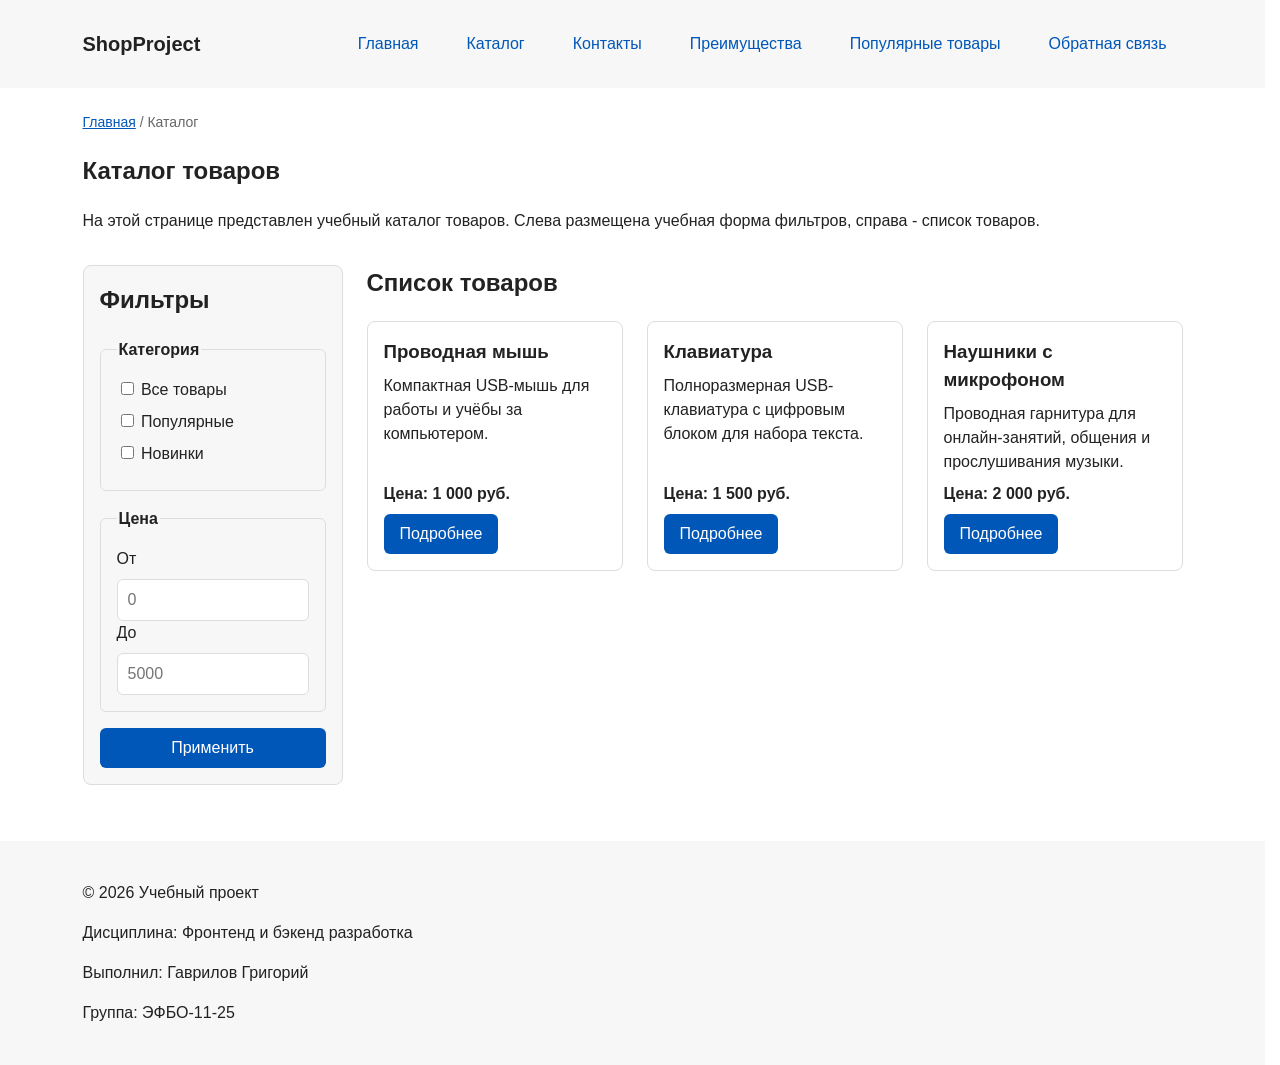
==== catalog.html @ 9adcac59 "pr 5,6" ====
<!DOCTYPE html>
<html lang="ru">
<head>
  <meta charset="UTF-8">
  <meta name="viewport" content="width=device-width, initial-scale=1.0">
  <meta name="description" content="Каталог компьютерных аксессуаров учебного интернет-магазина ShopProject.">
  <title>Каталог товаров - Учебный интернет-магазин</title>
  <link rel="stylesheet" href="css/style.css">
</head>
<body>
  <header id="top">
    <div class="site-header">
      <a class="site-logo" href="index.html">ShopProject</a>

      <nav class="site-nav" aria-label="Основная навигация">
        <ul class="site-nav__list">
          <li class="site-nav__item"><a class="site-nav__link" href="index.html">Главная</a></li>
          <li class="site-nav__item"><a class="site-nav__link" href="catalog.html" aria-current="page">Каталог</a></li>
          <li class="site-nav__item"><a class="site-nav__link" href="contacts.html">Контакты</a></li>
          <li class="site-nav__item"><a class="site-nav__link" href="index.html#advantages">Преимущества</a></li>
          <li class="site-nav__item"><a class="site-nav__link" href="index.html#popular">Популярные товары</a></li>
          <li class="site-nav__item"><a class="site-nav__link" href="index.html#contacts">Обратная связь</a></li>
        </ul>
      </nav>
    </div>
  </header>

  <main>
    <nav class="breadcrumbs" aria-label="Хлебные крошки">
      <a class="breadcrumbs__link" href="index.html">Главная</a>
      <span class="breadcrumbs__current" aria-current="page">Каталог</span>
    </nav>

    <section class="section">
      <h1>Каталог товаров</h1>
      <p>
        На этой странице представлен учебный каталог товаров.
        Слева размещена учебная форма фильтров, справа - список товаров.
      </p>
    </section>

    <section class="catalog-layout" aria-label="Каталог с фильтрами">
      <aside class="catalog-filters">
        <h2 class="section__title">Фильтры</h2>
        <form class="filters-form" action="#" method="get">
          <fieldset class="filters-form__group">
            <legend class="filters-form__legend">Категория</legend>
            <label class="filters-form__label">
              <input type="checkbox" name="category" value="all">
              Все товары
            </label>
            <label class="filters-form__label">
              <input type="checkbox" name="category" value="popular">
              Популярные
            </label>
            <label class="filters-form__label">
              <input type="checkbox" name="category" value="new">
              Новинки
            </label>
          </fieldset>

          <fieldset class="filters-form__group">
            <legend class="filters-form__legend">Цена</legend>
            <label class="filters-form__label" for="price-from">От</label>
            <input class="filters-form__input" id="price-from" name="price-from" type="number" min="0" placeholder="0">
            <label class="filters-form__label" for="price-to">До</label>
            <input class="filters-form__input" id="price-to" name="price-to" type="number" min="0" placeholder="5000">
          </fieldset>

          <button class="button" type="submit">Применить</button>
        </form>
      </aside>

      <section class="catalog-products">
        <h2 class="section__title">Список товаров</h2>
        <div class="products-grid">
          <article class="product-card">
            <h3 class="product-card__title">Проводная мышь</h3>
            <p class="product-card__text">Компактная USB-мышь для работы и учёбы за компьютером.</p>
            <p class="product-card__price">Цена: 1 000 руб.</p>
            <a class="button product-card__button" href="index.html#popular">Подробнее</a>
          </article>

          <article class="product-card">
            <h3 class="product-card__title">Клавиатура</h3>
            <p class="product-card__text">Полноразмерная USB-клавиатура с цифровым блоком для набора текста.</p>
            <p class="product-card__price">Цена: 1 500 руб.</p>
            <a class="button product-card__button" href="index.html#popular">Подробнее</a>
          </article>

          <article class="product-card">
            <h3 class="product-card__title">Наушники с микрофоном</h3>
            <p class="product-card__text">Проводная гарнитура для онлайн-занятий, общения и прослушивания музыки.</p>
            <p class="product-card__price">Цена: 2 000 руб.</p>
            <a class="button product-card__button" href="index.html#popular">Подробнее</a>
          </article>
        </div>
      </section>
    </section>
  </main>

  <footer id="contacts">
    <div class="site-footer">
      <p>&copy; 2026 Учебный проект</p>
      <p>Дисциплина: Фронтенд и бэкенд разработка</p>
      <p>Выполнил: Гаврилов Григорий</p>
      <p>Группа: ЭФБО-11-25</p>
    </div>
  </footer>
</body>
</html>
---- css/style.css ----
/* ===============================
   1. Переменные проекта
   =============================== */

:root {
  /* Основные цвета проекта */
  --color-bg: #ffffff;
  --color-text: #222222;
  --color-muted: #666666;
  --color-primary: #0057b8;
  --color-primary-dark: #003f86;
  --color-border: #dddddd;
  --color-surface: #f7f7f7;
  --color-surface-accent: #eef5ff;
  --color-danger: #b00020;
  --color-success: #168a2f;
  --color-success-bg: #eefaf0;
  --color-white: #ffffff;

  /* Отступы */
  --space-xs: 4px;
  --space-sm: 8px;
  --space-md: 16px;
  --space-lg: 24px;
  --space-xl: 32px;

  /* Скругления */
  --radius-sm: 6px;
  --radius-md: 8px;
  --radius-lg: 12px;

  /* Размеры */
  --container-width: 1100px;
}

/* ===============================
   2. Базовые стили
   =============================== */

/* Ширина элемента включает содержимое, внутренние отступы и рамку. */
* {
  box-sizing: border-box;
}

/*
  Место под полосу прокрутки зарезервировано всегда, поэтому страница
  не сдвигается, когда модальное окно отключает прокрутку.
*/
html {
  scrollbar-gutter: stable;
  scroll-behavior: smooth;
}

:target {
  outline: 2px dashed var(--color-primary);
  outline-offset: 4px;
}

/* Минимальный сброс отступов и наследуемые стили текста. */
body {
  margin: 0;
  font-family: Arial, sans-serif;
  line-height: 1.5;
  color: var(--color-text);
  background-color: var(--color-bg);
}

/* Отступы отделяют содержимое от краёв окна браузера. */
header,
main,
footer {
  padding: var(--space-lg);
}

header,
footer {
  background-color: var(--color-surface);
}

/* ===============================
   3. Общие элементы интерфейса
   =============================== */

a {
  color: var(--color-primary);
}

a:hover {
  color: var(--color-primary-dark);
}

/* Видимый фокус помогает перемещаться по странице клавишей Tab. */
a:focus-visible,
button:focus-visible,
input:focus-visible,
select:focus-visible,
textarea:focus-visible {
  outline: 2px solid var(--color-primary);
  outline-offset: 3px;
}

/* Единое оформление ссылок-кнопок и настоящих кнопок. */
.button {
  display: inline-block;
  padding: var(--space-sm) var(--space-md);
  color: var(--color-white);
  background-color: var(--color-primary);
  text-decoration: none;
  border: none;
  border-radius: var(--radius-sm);
  font: inherit;
  cursor: pointer;
}

/*
  color повторяется специально: у ссылки-кнопки правило a:hover
  сильнее, чем .button, и без этого текст сливается с фоном.
*/
.button:hover {
  color: var(--color-white);
  background-color: var(--color-primary-dark);
}

/* Момент нажатия: кнопка немного уменьшается. */
.button:active {
  transform: scale(0.96);
}

/* Отключённая кнопка приглушена и не реагирует на наведение и нажатие. */
.button:disabled {
  opacity: 0.6;
  cursor: not-allowed;
  background-color: var(--color-primary);
  transform: none;
}

/* ===============================
   4. Компоненты страницы
   =============================== */

/*
  Классы названы по БЭМ: блок (.product-card),
  элемент блока (.product-card__title), модификатор (.product-card--out-of-stock).
  Стили задаются через классы, а не через вложенные теги.
*/

/* Общая ширина и центрирование содержимого шапки и подвала. */
.site-header,
.site-footer {
  max-width: var(--container-width);
  margin: 0 auto;
}

.site-logo {
  font-size: 20px;
  font-weight: bold;
  text-decoration: none;
  color: var(--color-text);
}

/* Flexbox размещает логотип и меню в строку с переносом при нехватке места. */
.site-header {
  display: flex;
  align-items: center;
  justify-content: space-between;
  flex-wrap: wrap;
  gap: var(--space-md);
}

.site-nav__list {
  display: flex;
  flex-wrap: wrap;
  justify-content: center;
  align-items: center;
  gap: var(--space-md);
  padding: 0;
  margin: 0;
  list-style: none;
}

.site-nav__link {
  display: inline-block;
  padding: var(--space-sm) var(--space-md);
  color: var(--color-primary);
  text-decoration: none;
  border-radius: var(--radius-sm);
}

.site-nav__link:hover {
  color: var(--color-white);
  background-color: var(--color-primary);
}

.breadcrumbs {
  max-width: var(--container-width);
  margin: 0 auto var(--space-md);
  font-size: 14px;
  color: var(--color-muted);
}

.breadcrumbs__link {
  color: var(--color-primary);
}

.breadcrumbs__current::before {
  content: " / ";
  color: var(--color-muted);
}

/* Первый экран выделяется светлым фоном и внутренними отступами. */
.hero {
  max-width: var(--container-width);
  margin: 0 auto var(--space-xl);
  padding: var(--space-xl) var(--space-lg);
  background-color: var(--color-surface-accent);
  border-radius: var(--radius-lg);
}

.hero__title {
  margin-top: 0;
  font-size: 32px;
  line-height: 1.2;
}

.section {
  max-width: var(--container-width);
  margin: 0 auto var(--space-xl);
}

.section__title,
.aside-info__title {
  margin-top: 0;
}

.advantages-list {
  padding-left: var(--space-lg);
}

.advantages-list__item {
  margin-bottom: var(--space-sm);
}

/* CSS Grid распределяет карточки по колонкам с учётом ширины контейнера. */
.products-grid {
  display: grid;
  grid-template-columns: repeat(auto-fit, minmax(min(100%, 240px), 1fr));
  gap: var(--space-lg);
}

/* Именованные области размещают фильтры слева, товары справа. */
.catalog-layout {
  max-width: var(--container-width);
  margin: 0 auto var(--space-xl);
  display: grid;
  grid-template-columns: 260px 1fr;
  grid-template-areas: "filters products";
  gap: var(--space-lg);
}

.catalog-filters {
  grid-area: filters;
  padding: var(--space-md);
  border: 1px solid var(--color-border);
  border-radius: var(--radius-md);
  background-color: var(--color-surface);
}

.catalog-products {
  grid-area: products;
}

.filters-form {
  display: grid;
  gap: var(--space-md);
}

.filters-form__group {
  margin: 0;
  padding: var(--space-md);
  border: 1px solid var(--color-border);
  border-radius: var(--radius-sm);
}

.filters-form__legend {
  font-weight: 700;
}

.filters-form__label {
  display: block;
  margin-bottom: var(--space-sm);
}

.filters-form__input {
  width: 100%;
  padding: 8px 10px;
  border: 1px solid var(--color-border);
  border-radius: var(--radius-sm);
  font: inherit;
}

/*
  position: relative оставляет карточку на месте, но делает её
  точкой отсчёта для бейджа с position: absolute.
*/
.product-card {
  position: relative;
  display: flex;
  flex-direction: column;
  gap: var(--space-sm);
  padding: var(--space-md);
  border: 1px solid var(--color-border);
  border-radius: var(--radius-md);
  background-color: var(--color-bg);
}

.product-card:hover {
  border-color: var(--color-primary);
}

/*
  Бейдж убран из обычного потока и посажен на верхнюю рамку карточки справа.
  top и right отсчитываются от карточки, потому что у неё position: relative.
  Отрицательный top выводит бейдж за край карточки, поэтому он не
  наезжает на заголовок даже на узком экране.
*/
.product-card__badge {
  position: absolute;
  top: calc(var(--space-sm) * -1);
  right: var(--space-md);
  padding: var(--space-xs) var(--space-sm);
  color: var(--color-white);
  background-color: var(--color-muted);
  border-radius: var(--radius-sm);
  font-size: 14px;
  font-weight: bold;
  line-height: 1;
}

/* Модификатор блока: карточка товара без наличия выделена серым фоном. */
.product-card--out-of-stock {
  background-color: var(--color-surface);
}

.product-card__title,
.product-card__text {
  margin: 0;
}

.product-card__price {
  margin-top: auto;
  margin-bottom: 0;
  font-weight: bold;
}

.product-card__button {
  align-self: flex-start;
}

/* Вспомогательная информация выделена фоном и левой рамкой. */
.aside-info {
  max-width: var(--container-width);
  margin: 0 auto var(--space-xl);
  padding: var(--space-md);
  border-left: 4px solid var(--color-primary);
  background-color: var(--color-surface);
}

/*
  Кнопка «Наверх» закреплена относительно окна браузера:
  при прокрутке она остаётся в правом нижнем углу экрана.
  z-index поднимает её над карточками, у которых есть position.
*/
.to-top {
  position: fixed;
  right: var(--space-lg);
  bottom: var(--space-lg);
  z-index: 10;
}

/* ===============================
   5. Форма и модальное окно
   =============================== */

/*
  Модальное окно.
  Элемент dialog сам умеет открываться поверх страницы.
*/
.order-dialog {
  width: min(100% - 32px, 560px);
  padding: var(--space-lg);
  border: none;
  border-radius: var(--radius-lg);
}

/* Затемнение фона за модальным окном. */
.order-dialog::backdrop {
  background-color: rgba(0, 0, 0, 0.5);
}

/*
  Пока модальное окно открыто (у dialog есть атрибут open),
  страница под ним не прокручивается.
*/
body:has(.order-dialog[open]) {
  overflow: hidden;
}

/* Каждый блок формы получает нижний отступ. */
.form-field {
  margin-bottom: var(--space-md);
}

.form-field__label {
  display: block;
  margin-bottom: var(--space-xs);
}

.form-field__control {
  width: 100%;
  padding: 10px 12px;
  border: 1px solid var(--color-border);
  border-radius: var(--radius-sm);
  font: inherit;
}

/* Подсказка под полем телефона. */
.form-field__hint {
  display: block;
  margin-top: var(--space-xs);
  color: var(--color-muted);
}

.form-field__control:hover {
  border-color: var(--color-primary);
}

/* Поле в фокусе (после щелчка мышью или клавиши Tab) выделяется фоном. */
.form-field__control:focus {
  background-color: var(--color-surface-accent);
}

/*
  Подсветка ошибочных полей. Атрибут aria-invalid добавляет JavaScript.
  Селектор такой же силы, как у :hover, и стоит после него,
  поэтому красная рамка не перебивается обычной и синей.
*/
.form-field__control[aria-invalid="true"] {
  border-color: var(--color-danger);
}

/* Кнопки формы. */
.form-actions {
  display: flex;
  gap: var(--space-md);
  margin-top: var(--space-lg);
}

/* Сообщение об успешной отправке. */
.success-message {
  max-width: var(--container-width);
  margin: var(--space-lg) auto;
  padding: var(--space-md);
  border-left: 4px solid var(--color-success);
  background-color: var(--color-success-bg);
}
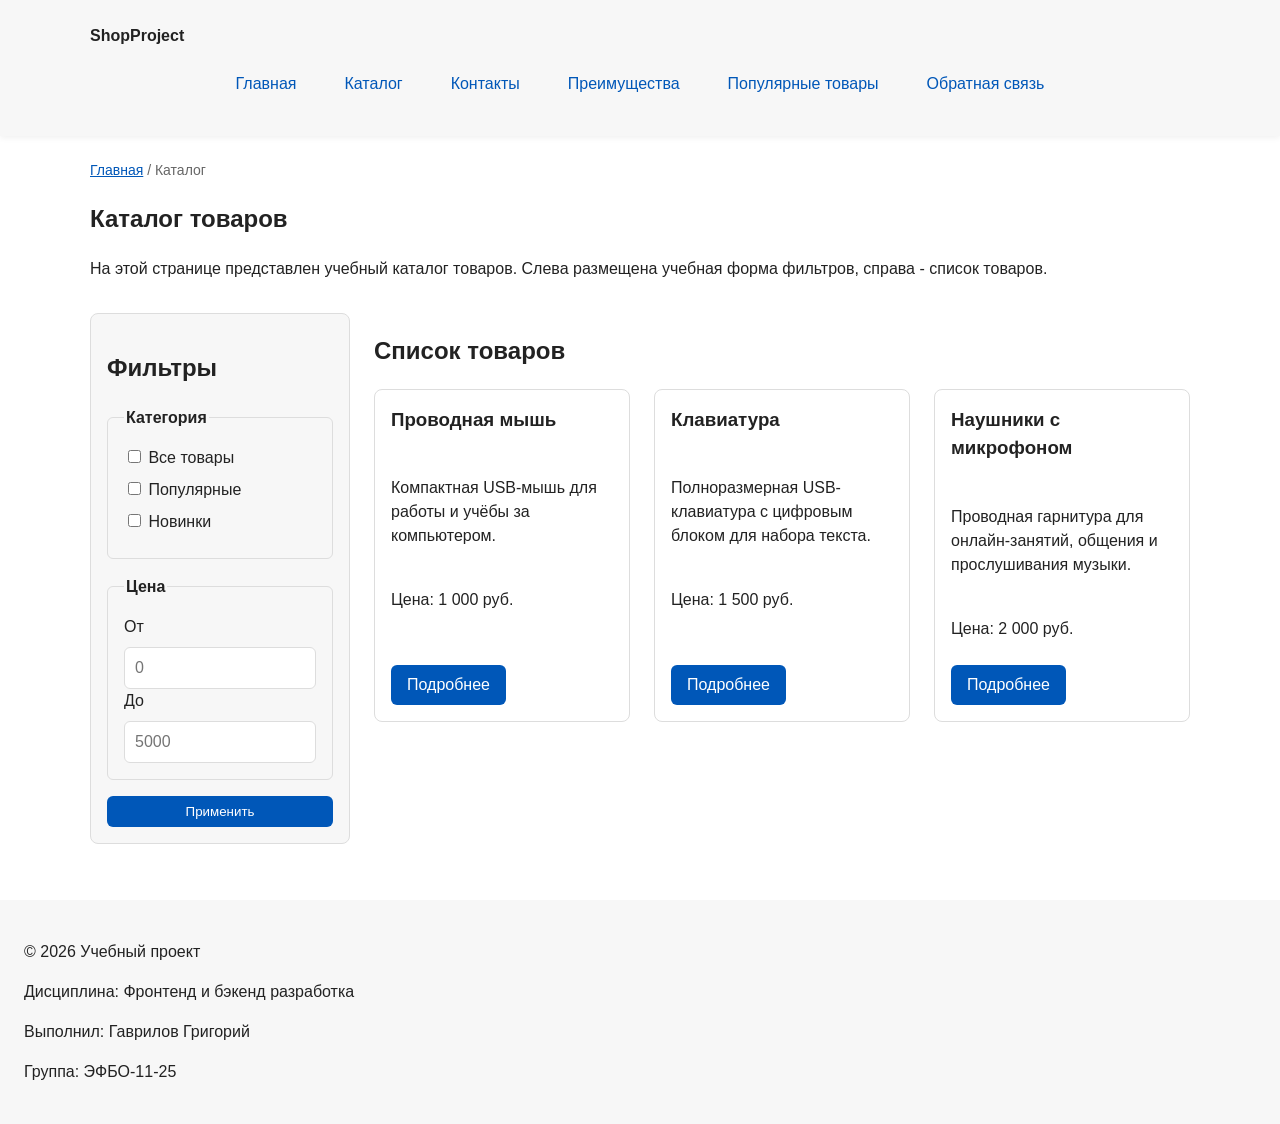
==== commit 43ef96e5: "fixing header" ====
--- a/catalog.html
+++ b/catalog.html
@@ -3,8 +3,8 @@
 <head>
   <meta charset="UTF-8">
   <meta name="viewport" content="width=device-width, initial-scale=1.0">
-  <meta name="description" content="Каталог компьютерных аксессуаров учебного интернет-магазина ShopProject.">
-  <title>Каталог товаров - Учебный интернет-магазин</title>
+  <meta name="description" content="Каталог товаров учебного интернет-магазина.">
+  <title>Каталог товаров — Учебный интернет-магазин</title>
   <link rel="stylesheet" href="css/style.css">
 </head>
 <body>
--- a/css/style.css
+++ b/css/style.css
@@ -37,26 +37,10 @@
    2. Базовые стили
    =============================== */
 
-/* Ширина элемента включает содержимое, внутренние отступы и рамку. */
 * {
   box-sizing: border-box;
 }
 
-/*
-  Место под полосу прокрутки зарезервировано всегда, поэтому страница
-  не сдвигается, когда модальное окно отключает прокрутку.
-*/
-html {
-  scrollbar-gutter: stable;
-  scroll-behavior: smooth;
-}
-
-:target {
-  outline: 2px dashed var(--color-primary);
-  outline-offset: 4px;
-}
-
-/* Минимальный сброс отступов и наследуемые стили текста. */
 body {
   margin: 0;
   font-family: Arial, sans-serif;
@@ -65,14 +49,20 @@
   background-color: var(--color-bg);
 }
 
-/* Отступы отделяют содержимое от краёв окна браузера. */
 header,
 main,
 footer {
   padding: var(--space-lg);
 }
 
-header,
+header {
+  background-color: var(--color-surface);
+  position: sticky;
+  top: 0;
+  z-index: 60;
+  box-shadow: 0 2px 6px rgba(0,0,0,0.06);
+}
+
 footer {
   background-color: var(--color-surface);
 }
@@ -89,17 +79,11 @@
   color: var(--color-primary-dark);
 }
 
-/* Видимый фокус помогает перемещаться по странице клавишей Tab. */
-a:focus-visible,
-button:focus-visible,
-input:focus-visible,
-select:focus-visible,
-textarea:focus-visible {
+a:focus-visible {
   outline: 2px solid var(--color-primary);
   outline-offset: 3px;
 }
 
-/* Единое оформление ссылок-кнопок и настоящих кнопок. */
 .button {
   display: inline-block;
   padding: var(--space-sm) var(--space-md);
@@ -108,65 +92,44 @@
   text-decoration: none;
   border: none;
   border-radius: var(--radius-sm);
-  font: inherit;
   cursor: pointer;
 }
 
-/*
-  color повторяется специально: у ссылки-кнопки правило a:hover
-  сильнее, чем .button, и без этого текст сливается с фоном.
-*/
 .button:hover {
-  color: var(--color-white);
   background-color: var(--color-primary-dark);
 }
 
-/* Момент нажатия: кнопка немного уменьшается. */
-.button:active {
-  transform: scale(0.96);
-}
-
-/* Отключённая кнопка приглушена и не реагирует на наведение и нажатие. */
+.button:focus-visible {
+  outline: 2px solid var(--color-primary);
+  outline-offset: 3px;
+}
+
 .button:disabled {
   opacity: 0.6;
   cursor: not-allowed;
-  background-color: var(--color-primary);
-  transform: none;
-}
-
-/* ===============================
-   4. Компоненты страницы
-   =============================== */
-
-/*
-  Классы названы по БЭМ: блок (.product-card),
-  элемент блока (.product-card__title), модификатор (.product-card--out-of-stock).
-  Стили задаются через классы, а не через вложенные теги.
-*/
-
-/* Общая ширина и центрирование содержимого шапки и подвала. */
-.site-header,
-.site-footer {
+}
+
+/*
+  Ограничиваем ширину содержимого шапки,
+  чтобы оно не растягивалось слишком сильно на широких экранах.
+*/
+.site-header {
   max-width: var(--container-width);
   margin: 0 auto;
 }
 
+/*
+  Оформляем текстовый логотип.
+*/
 .site-logo {
-  font-size: 20px;
   font-weight: bold;
   text-decoration: none;
   color: var(--color-text);
 }
 
-/* Flexbox размещает логотип и меню в строку с переносом при нехватке места. */
-.site-header {
-  display: flex;
-  align-items: center;
-  justify-content: space-between;
-  flex-wrap: wrap;
-  gap: var(--space-md);
-}
-
+/*
+  Убираем стандартные отступы и маркеры списка навигации.
+*/
 .site-nav__list {
   display: flex;
   flex-wrap: wrap;
@@ -174,11 +137,21 @@
   align-items: center;
   gap: var(--space-md);
   padding: 0;
-  margin: 0;
+  margin: var(--space-md) 0 0;
   list-style: none;
 }
 
-.site-nav__link {
+/*
+  Добавляем расстояние между пунктами меню.
+*/
+.site-nav__list li {
+  margin-bottom: var(--space-sm);
+}
+
+/*
+  Оформляем ссылки меню.
+*/
+.site-nav__list a {
   display: inline-block;
   padding: var(--space-sm) var(--space-md);
   color: var(--color-primary);
@@ -186,28 +159,15 @@
   border-radius: var(--radius-sm);
 }
 
-.site-nav__link:hover {
+.site-nav__list a:hover {
   color: var(--color-white);
   background-color: var(--color-primary);
 }
 
-.breadcrumbs {
-  max-width: var(--container-width);
-  margin: 0 auto var(--space-md);
-  font-size: 14px;
-  color: var(--color-muted);
-}
-
-.breadcrumbs__link {
-  color: var(--color-primary);
-}
-
-.breadcrumbs__current::before {
-  content: " / ";
-  color: var(--color-muted);
-}
-
-/* Первый экран выделяется светлым фоном и внутренними отступами. */
+/* ===============================
+   4. Компоненты страницы
+   =============================== */
+
 .hero {
   max-width: var(--container-width);
   margin: 0 auto var(--space-xl);
@@ -216,38 +176,159 @@
   border-radius: var(--radius-lg);
 }
 
-.hero__title {
+.section {
+  max-width: var(--container-width);
+  margin: 0 auto var(--space-xl);
+}
+
+.section h2 {
   margin-top: 0;
-  font-size: 32px;
-  line-height: 1.2;
-}
-
-.section {
+}
+
+.product-card {
+  display: flex;
+  flex-direction: column;
+  gap: var(--space-sm);
+  margin-bottom: 0;
+  padding: var(--space-md);
+  border: 1px solid var(--color-border);
+  border-radius: var(--radius-md);
+  background-color: var(--color-bg);
+}
+
+.product-card .button {
+  margin-top: auto;
+  align-self: flex-start;
+}
+
+.product-card:hover {
+  border-color: var(--color-primary);
+}
+
+.product-card h3 {
+  margin-top: 0;
+}
+
+.aside-info {
   max-width: var(--container-width);
   margin: 0 auto var(--space-xl);
-}
-
-.section__title,
-.aside-info__title {
-  margin-top: 0;
-}
-
-.advantages-list {
-  padding-left: var(--space-lg);
-}
-
-.advantages-list__item {
-  margin-bottom: var(--space-sm);
-}
-
-/* CSS Grid распределяет карточки по колонкам с учётом ширины контейнера. */
+  padding: var(--space-md);
+  border-left: 4px solid var(--color-primary);
+  background-color: var(--color-surface);
+}
+
+/* ===============================
+   5. Форма и модальное окно
+   =============================== */
+
+.order-dialog {
+  width: min(100% - var(--space-xl), 560px);
+  padding: var(--space-lg);
+  border: none;
+  border-radius: var(--radius-lg);
+}
+
+.order-dialog::backdrop {
+  background-color: rgba(0, 0, 0, 0.5);
+}
+
+.form-field {
+  margin-bottom: var(--space-md);
+}
+
+.form-field label {
+  display: block;
+  margin-bottom: var(--space-xs);
+}
+
+.form-field input,
+.form-field select,
+.form-field textarea {
+  width: 100%;
+  padding: 10px 12px;
+  border: 1px solid var(--color-border);
+  border-radius: var(--radius-sm);
+  font: inherit;
+}
+
+.form-field input[type="checkbox"] {
+  width: auto;
+}
+
+.form-field small {
+  display: block;
+  margin-top: var(--space-xs);
+  color: var(--color-muted);
+}
+
+.form-field input:hover,
+.form-field select:hover,
+.form-field textarea:hover {
+  border-color: var(--color-primary);
+}
+
+.form-field input:focus-visible,
+.form-field select:focus-visible,
+.form-field textarea:focus-visible,
+.form-actions button:focus-visible {
+  outline: 2px solid var(--color-primary);
+  outline-offset: 3px;
+}
+
+.order-form:focus-within .form-field:not(:focus-within) {
+  opacity: 0.45;
+  pointer-events: none;
+}
+
+[aria-invalid="true"] {
+  border-color: var(--color-danger);
+}
+
+.form-actions {
+  display: flex;
+  gap: var(--space-sm);
+  margin-top: var(--space-lg);
+}
+
+.success-message {
+  max-width: var(--container-width);
+  margin: var(--space-lg) auto;
+  padding: var(--space-md);
+  border-left: 4px solid var(--color-success);
+  background-color: var(--color-success-bg);
+}
+
+.breadcrumbs {
+  max-width: var(--container-width);
+  margin: 0 auto var(--space-md);
+  font-size: 14px;
+  color: var(--color-muted);
+}
+
+.breadcrumbs a {
+  color: var(--color-primary);
+}
+
+.breadcrumbs span::before {
+  content: " / ";
+  color: var(--color-muted);
+}
+
+html {
+  scroll-behavior: smooth;
+}
+
+:target {
+  outline: 2px dashed var(--color-primary);
+  outline-offset: 4px;
+}
+
 .products-grid {
   display: grid;
-  grid-template-columns: repeat(auto-fit, minmax(min(100%, 240px), 1fr));
+  grid-template-columns: repeat(3, 1fr);
   gap: var(--space-lg);
 }
 
-/* Именованные области размещают фильтры слева, товары справа. */
 .catalog-layout {
   max-width: var(--container-width);
   margin: 0 auto var(--space-xl);
@@ -274,192 +355,26 @@
   gap: var(--space-md);
 }
 
-.filters-form__group {
+.filters-form fieldset {
   margin: 0;
   padding: var(--space-md);
   border: 1px solid var(--color-border);
   border-radius: var(--radius-sm);
 }
 
-.filters-form__legend {
+.filters-form legend {
   font-weight: 700;
 }
 
-.filters-form__label {
+.filters-form label {
   display: block;
   margin-bottom: var(--space-sm);
 }
 
-.filters-form__input {
+.filters-form input[type="number"] {
   width: 100%;
   padding: 8px 10px;
   border: 1px solid var(--color-border);
   border-radius: var(--radius-sm);
   font: inherit;
-}
-
-/*
-  position: relative оставляет карточку на месте, но делает её
-  точкой отсчёта для бейджа с position: absolute.
-*/
-.product-card {
-  position: relative;
-  display: flex;
-  flex-direction: column;
-  gap: var(--space-sm);
-  padding: var(--space-md);
-  border: 1px solid var(--color-border);
-  border-radius: var(--radius-md);
-  background-color: var(--color-bg);
-}
-
-.product-card:hover {
-  border-color: var(--color-primary);
-}
-
-/*
-  Бейдж убран из обычного потока и посажен на верхнюю рамку карточки справа.
-  top и right отсчитываются от карточки, потому что у неё position: relative.
-  Отрицательный top выводит бейдж за край карточки, поэтому он не
-  наезжает на заголовок даже на узком экране.
-*/
-.product-card__badge {
-  position: absolute;
-  top: calc(var(--space-sm) * -1);
-  right: var(--space-md);
-  padding: var(--space-xs) var(--space-sm);
-  color: var(--color-white);
-  background-color: var(--color-muted);
-  border-radius: var(--radius-sm);
-  font-size: 14px;
-  font-weight: bold;
-  line-height: 1;
-}
-
-/* Модификатор блока: карточка товара без наличия выделена серым фоном. */
-.product-card--out-of-stock {
-  background-color: var(--color-surface);
-}
-
-.product-card__title,
-.product-card__text {
-  margin: 0;
-}
-
-.product-card__price {
-  margin-top: auto;
-  margin-bottom: 0;
-  font-weight: bold;
-}
-
-.product-card__button {
-  align-self: flex-start;
-}
-
-/* Вспомогательная информация выделена фоном и левой рамкой. */
-.aside-info {
-  max-width: var(--container-width);
-  margin: 0 auto var(--space-xl);
-  padding: var(--space-md);
-  border-left: 4px solid var(--color-primary);
-  background-color: var(--color-surface);
-}
-
-/*
-  Кнопка «Наверх» закреплена относительно окна браузера:
-  при прокрутке она остаётся в правом нижнем углу экрана.
-  z-index поднимает её над карточками, у которых есть position.
-*/
-.to-top {
-  position: fixed;
-  right: var(--space-lg);
-  bottom: var(--space-lg);
-  z-index: 10;
-}
-
-/* ===============================
-   5. Форма и модальное окно
-   =============================== */
-
-/*
-  Модальное окно.
-  Элемент dialog сам умеет открываться поверх страницы.
-*/
-.order-dialog {
-  width: min(100% - 32px, 560px);
-  padding: var(--space-lg);
-  border: none;
-  border-radius: var(--radius-lg);
-}
-
-/* Затемнение фона за модальным окном. */
-.order-dialog::backdrop {
-  background-color: rgba(0, 0, 0, 0.5);
-}
-
-/*
-  Пока модальное окно открыто (у dialog есть атрибут open),
-  страница под ним не прокручивается.
-*/
-body:has(.order-dialog[open]) {
-  overflow: hidden;
-}
-
-/* Каждый блок формы получает нижний отступ. */
-.form-field {
-  margin-bottom: var(--space-md);
-}
-
-.form-field__label {
-  display: block;
-  margin-bottom: var(--space-xs);
-}
-
-.form-field__control {
-  width: 100%;
-  padding: 10px 12px;
-  border: 1px solid var(--color-border);
-  border-radius: var(--radius-sm);
-  font: inherit;
-}
-
-/* Подсказка под полем телефона. */
-.form-field__hint {
-  display: block;
-  margin-top: var(--space-xs);
-  color: var(--color-muted);
-}
-
-.form-field__control:hover {
-  border-color: var(--color-primary);
-}
-
-/* Поле в фокусе (после щелчка мышью или клавиши Tab) выделяется фоном. */
-.form-field__control:focus {
-  background-color: var(--color-surface-accent);
-}
-
-/*
-  Подсветка ошибочных полей. Атрибут aria-invalid добавляет JavaScript.
-  Селектор такой же силы, как у :hover, и стоит после него,
-  поэтому красная рамка не перебивается обычной и синей.
-*/
-.form-field__control[aria-invalid="true"] {
-  border-color: var(--color-danger);
-}
-
-/* Кнопки формы. */
-.form-actions {
-  display: flex;
-  gap: var(--space-md);
-  margin-top: var(--space-lg);
-}
-
-/* Сообщение об успешной отправке. */
-.success-message {
-  max-width: var(--container-width);
-  margin: var(--space-lg) auto;
-  padding: var(--space-md);
-  border-left: 4px solid var(--color-success);
-  background-color: var(--color-success-bg);
 }
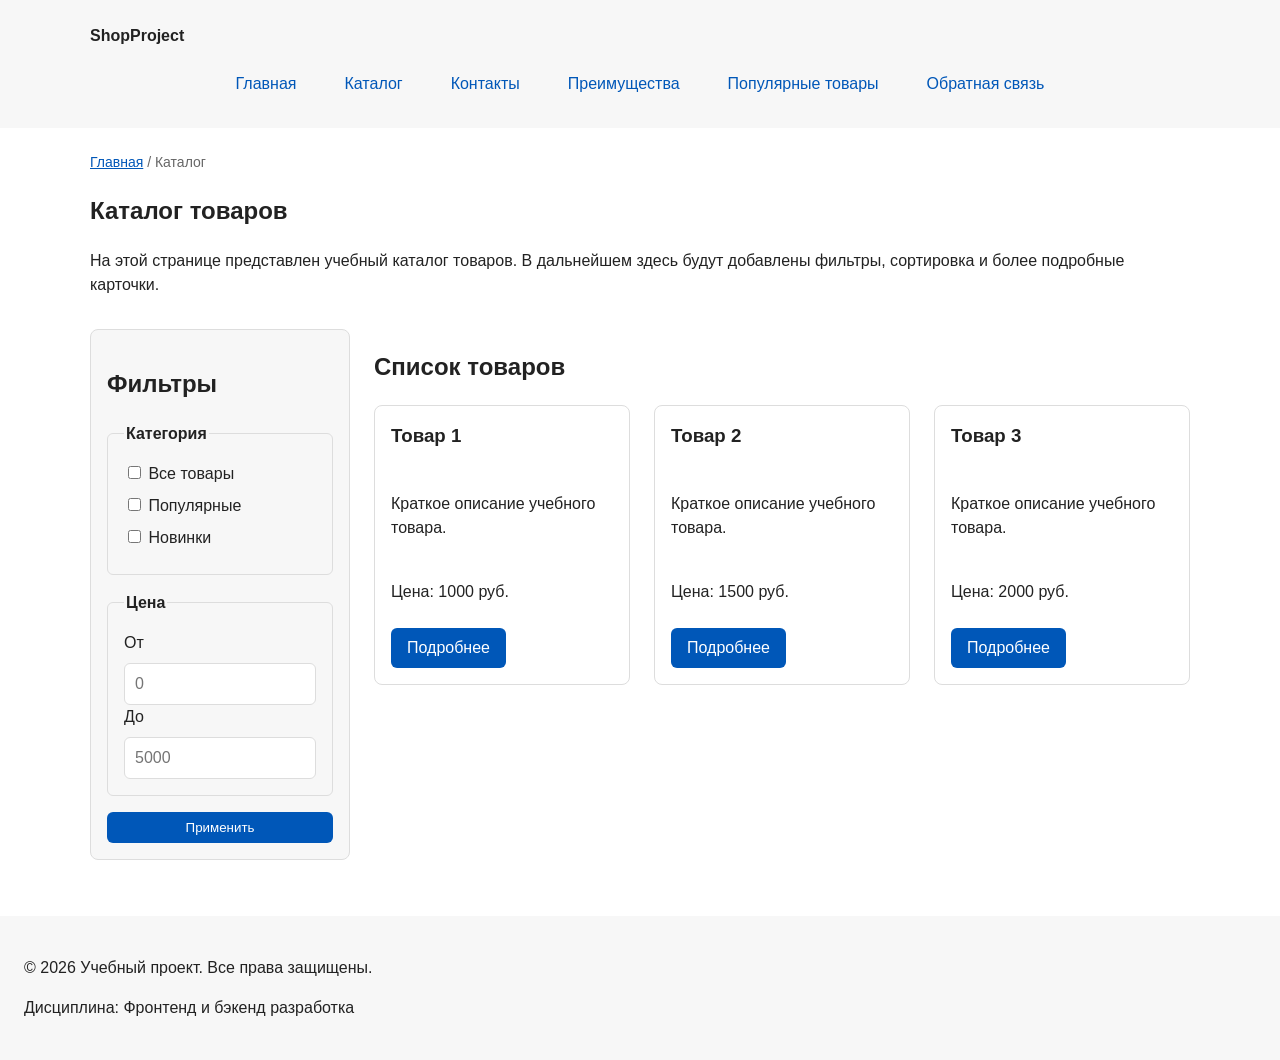
==== commit 310350fd: "refactoring grid" ====
--- a/catalog.html
+++ b/catalog.html
@@ -8,18 +8,18 @@
   <link rel="stylesheet" href="css/style.css">
 </head>
 <body>
-  <header id="top">
+  <header>
     <div class="site-header">
       <a class="site-logo" href="index.html">ShopProject</a>
 
       <nav class="site-nav" aria-label="Основная навигация">
         <ul class="site-nav__list">
-          <li class="site-nav__item"><a class="site-nav__link" href="index.html">Главная</a></li>
-          <li class="site-nav__item"><a class="site-nav__link" href="catalog.html" aria-current="page">Каталог</a></li>
-          <li class="site-nav__item"><a class="site-nav__link" href="contacts.html">Контакты</a></li>
-          <li class="site-nav__item"><a class="site-nav__link" href="index.html#advantages">Преимущества</a></li>
-          <li class="site-nav__item"><a class="site-nav__link" href="index.html#popular">Популярные товары</a></li>
-          <li class="site-nav__item"><a class="site-nav__link" href="index.html#contacts">Обратная связь</a></li>
+          <li><a href="index.html">Главная</a></li>
+          <li><a href="catalog.html">Каталог</a></li>
+          <li><a href="contacts.html">Контакты</a></li>
+          <li><a href="index.html#advantages">Преимущества</a></li>
+          <li><a href="index.html#popular">Популярные товары</a></li>
+          <li><a href="index.html#contacts">Обратная связь</a></li>
         </ul>
       </nav>
     </div>
@@ -27,44 +27,51 @@
 
   <main>
     <nav class="breadcrumbs" aria-label="Хлебные крошки">
-      <a class="breadcrumbs__link" href="index.html">Главная</a>
-      <span class="breadcrumbs__current" aria-current="page">Каталог</span>
+      <a href="index.html">Главная</a>
+      <span>Каталог</span>
     </nav>
 
     <section class="section">
       <h1>Каталог товаров</h1>
       <p>
         На этой странице представлен учебный каталог товаров.
-        Слева размещена учебная форма фильтров, справа - список товаров.
+        В дальнейшем здесь будут добавлены фильтры, сортировка и более
+        подробные карточки.
       </p>
     </section>
 
-    <section class="catalog-layout" aria-label="Каталог с фильтрами">
+    <section class="catalog-layout">
       <aside class="catalog-filters">
-        <h2 class="section__title">Фильтры</h2>
+        <h2>Фильтры</h2>
+
         <form class="filters-form" action="#" method="get">
-          <fieldset class="filters-form__group">
-            <legend class="filters-form__legend">Категория</legend>
-            <label class="filters-form__label">
+          <fieldset>
+            <legend>Категория</legend>
+
+            <label>
               <input type="checkbox" name="category" value="all">
               Все товары
             </label>
-            <label class="filters-form__label">
+
+            <label>
               <input type="checkbox" name="category" value="popular">
               Популярные
             </label>
-            <label class="filters-form__label">
+
+            <label>
               <input type="checkbox" name="category" value="new">
               Новинки
             </label>
           </fieldset>
 
-          <fieldset class="filters-form__group">
-            <legend class="filters-form__legend">Цена</legend>
-            <label class="filters-form__label" for="price-from">От</label>
-            <input class="filters-form__input" id="price-from" name="price-from" type="number" min="0" placeholder="0">
-            <label class="filters-form__label" for="price-to">До</label>
-            <input class="filters-form__input" id="price-to" name="price-to" type="number" min="0" placeholder="5000">
+          <fieldset>
+            <legend>Цена</legend>
+
+            <label for="price-from">От</label>
+            <input id="price-from" name="price-from" type="number" min="0" placeholder="0">
+
+            <label for="price-to">До</label>
+            <input id="price-to" name="price-to" type="number" min="0" placeholder="5000">
           </fieldset>
 
           <button class="button" type="submit">Применить</button>
@@ -72,40 +79,37 @@
       </aside>
 
       <section class="catalog-products">
-        <h2 class="section__title">Список товаров</h2>
+        <h2>Список товаров</h2>
+
         <div class="products-grid">
           <article class="product-card">
-            <h3 class="product-card__title">Проводная мышь</h3>
-            <p class="product-card__text">Компактная USB-мышь для работы и учёбы за компьютером.</p>
-            <p class="product-card__price">Цена: 1 000 руб.</p>
-            <a class="button product-card__button" href="index.html#popular">Подробнее</a>
+            <h3>Товар 1</h3>
+            <p>Краткое описание учебного товара.</p>
+            <p>Цена: 1000 руб.</p>
+            <a class="button" href="index.html#popular">Подробнее</a>
           </article>
 
           <article class="product-card">
-            <h3 class="product-card__title">Клавиатура</h3>
-            <p class="product-card__text">Полноразмерная USB-клавиатура с цифровым блоком для набора текста.</p>
-            <p class="product-card__price">Цена: 1 500 руб.</p>
-            <a class="button product-card__button" href="index.html#popular">Подробнее</a>
+            <h3>Товар 2</h3>
+            <p>Краткое описание учебного товара.</p>
+            <p>Цена: 1500 руб.</p>
+            <a class="button" href="index.html#popular">Подробнее</a>
           </article>
 
           <article class="product-card">
-            <h3 class="product-card__title">Наушники с микрофоном</h3>
-            <p class="product-card__text">Проводная гарнитура для онлайн-занятий, общения и прослушивания музыки.</p>
-            <p class="product-card__price">Цена: 2 000 руб.</p>
-            <a class="button product-card__button" href="index.html#popular">Подробнее</a>
+            <h3>Товар 3</h3>
+            <p>Краткое описание учебного товара.</p>
+            <p>Цена: 2000 руб.</p>
+            <a class="button" href="index.html#popular">Подробнее</a>
           </article>
         </div>
       </section>
     </section>
   </main>
 
-  <footer id="contacts">
-    <div class="site-footer">
-      <p>&copy; 2026 Учебный проект</p>
-      <p>Дисциплина: Фронтенд и бэкенд разработка</p>
-      <p>Выполнил: Гаврилов Григорий</p>
-      <p>Группа: ЭФБО-11-25</p>
-    </div>
+  <footer>
+    <p>&copy; 2026 Учебный проект. Все права защищены.</p>
+    <p>Дисциплина: Фронтенд и бэкенд разработка</p>
   </footer>
 </body>
 </html>
--- a/css/style.css
+++ b/css/style.css
@@ -1,189 +1,167 @@
-/* ===============================
-   1. Переменные проекта
-   =============================== */
-
-:root {
-  /* Основные цвета проекта */
-  --color-bg: #ffffff;
-  --color-text: #222222;
-  --color-muted: #666666;
-  --color-primary: #0057b8;
-  --color-primary-dark: #003f86;
-  --color-border: #dddddd;
-  --color-surface: #f7f7f7;
-  --color-surface-accent: #eef5ff;
-  --color-danger: #b00020;
-  --color-success: #168a2f;
-  --color-success-bg: #eefaf0;
-  --color-white: #ffffff;
-
-  /* Отступы */
-  --space-xs: 4px;
-  --space-sm: 8px;
-  --space-md: 16px;
-  --space-lg: 24px;
-  --space-xl: 32px;
-
-  /* Скругления */
-  --radius-sm: 6px;
-  --radius-md: 8px;
-  --radius-lg: 12px;
-
-  /* Размеры */
-  --container-width: 1100px;
-}
-
-/* ===============================
-   2. Базовые стили
-   =============================== */
-
-* {
-  box-sizing: border-box;
-}
-
-body {
-  margin: 0;
-  font-family: Arial, sans-serif;
-  line-height: 1.5;
-  color: var(--color-text);
-  background-color: var(--color-bg);
-}
-
-header,
-main,
-footer {
-  padding: var(--space-lg);
-}
-
-header {
-  background-color: var(--color-surface);
-  position: sticky;
-  top: 0;
-  z-index: 60;
-  box-shadow: 0 2px 6px rgba(0,0,0,0.06);
-}
-
-footer {
-  background-color: var(--color-surface);
-}
-
-/* ===============================
-   3. Общие элементы интерфейса
-   =============================== */
-
-a {
-  color: var(--color-primary);
-}
-
-a:hover {
-  color: var(--color-primary-dark);
-}
-
-a:focus-visible {
-  outline: 2px solid var(--color-primary);
-  outline-offset: 3px;
-}
-
-.button {
-  display: inline-block;
-  padding: var(--space-sm) var(--space-md);
-  color: var(--color-white);
-  background-color: var(--color-primary);
-  text-decoration: none;
-  border: none;
-  border-radius: var(--radius-sm);
-  cursor: pointer;
-}
-
-.button:hover {
-  background-color: var(--color-primary-dark);
-}
-
-.button:focus-visible {
-  outline: 2px solid var(--color-primary);
-  outline-offset: 3px;
-}
-
-.button:disabled {
-  opacity: 0.6;
-  cursor: not-allowed;
-}
-
-/*
-  Ограничиваем ширину содержимого шапки,
-  чтобы оно не растягивалось слишком сильно на широких экранах.
-*/
-.site-header {
-  max-width: var(--container-width);
-  margin: 0 auto;
-}
-
-/*
-  Оформляем текстовый логотип.
-*/
-.site-logo {
-  font-weight: bold;
-  text-decoration: none;
-  color: var(--color-text);
-}
-
-/*
-  Убираем стандартные отступы и маркеры списка навигации.
-*/
-.site-nav__list {
-  display: flex;
-  flex-wrap: wrap;
-  justify-content: center;
-  align-items: center;
-  gap: var(--space-md);
-  padding: 0;
-  margin: var(--space-md) 0 0;
-  list-style: none;
-}
-
-/*
-  Добавляем расстояние между пунктами меню.
-*/
-.site-nav__list li {
-  margin-bottom: var(--space-sm);
-}
-
-/*
-  Оформляем ссылки меню.
-*/
-.site-nav__list a {
-  display: inline-block;
-  padding: var(--space-sm) var(--space-md);
-  color: var(--color-primary);
-  text-decoration: none;
-  border-radius: var(--radius-sm);
-}
-
-.site-nav__list a:hover {
-  color: var(--color-white);
-  background-color: var(--color-primary);
-}
-
-/* ===============================
-   4. Компоненты страницы
-   =============================== */
-
-.hero {
-  max-width: var(--container-width);
-  margin: 0 auto var(--space-xl);
-  padding: var(--space-xl) var(--space-lg);
-  background-color: var(--color-surface-accent);
-  border-radius: var(--radius-lg);
-}
-
-.section {
-  max-width: var(--container-width);
-  margin: 0 auto var(--space-xl);
-}
-
-.section h2 {
-  margin-top: 0;
-}
+  /* ===============================
+    1. Переменные проекта
+    =============================== */
+
+  :root {
+    /* Основные цвета проекта */
+    --color-bg: #ffffff;
+    --color-text: #222222;
+    --color-muted: #666666;
+    --color-primary: #0057b8;
+    --color-primary-dark: #003f86;
+    --color-border: #dddddd;
+    --color-surface: #f7f7f7;
+    --color-surface-accent: #eef5ff;
+    --color-danger: #b00020;
+    --color-success: #168a2f;
+    --color-success-bg: #eefaf0;
+    --color-white: #ffffff;
+
+    /* Отступы */
+    --space-xs: 4px;
+    --space-sm: 8px;
+    --space-md: 16px;
+    --space-lg: 24px;
+    --space-xl: 32px;
+
+    /* Скругления */
+    --radius-sm: 6px;
+    --radius-md: 8px;
+    --radius-lg: 12px;
+
+    /* Размеры */
+    --container-width: 1100px;
+  }
+
+  /* ===============================
+    2. Базовые стили
+    =============================== */
+
+  * {
+    box-sizing: border-box;
+  }
+
+  body {
+    margin: 0;
+    font-family: Arial, sans-serif;
+    line-height: 1.5;
+    color: var(--color-text);
+    background-color: var(--color-bg);
+  }
+
+  header,
+  main,
+  footer {
+    padding: var(--space-lg);
+  }
+
+  header {
+    background-color: var(--color-surface);
+  }
+
+  footer {
+    background-color: var(--color-surface);
+  }
+
+  /* ===============================
+    3. Общие элементы интерфейса
+    =============================== */
+
+  a {
+    color: var(--color-primary);
+  }
+
+  a:hover {
+    color: var(--color-primary-dark);
+  }
+
+  a:focus-visible {
+    outline: 2px solid var(--color-primary);
+    outline-offset: 3px;
+  }
+
+  .button {
+    display: inline-block;
+    padding: var(--space-sm) var(--space-md);
+    color: var(--color-white);
+    background-color: var(--color-primary);
+    text-decoration: none;
+    border: none;
+    border-radius: var(--radius-sm);
+    cursor: pointer;
+  }
+
+  .button:hover {
+    background-color: var(--color-primary-dark);
+  }
+
+  .button:focus-visible {
+    outline: 2px solid var(--color-primary);
+    outline-offset: 3px;
+  }
+
+  .button:disabled {
+    opacity: 0.6;
+    cursor: not-allowed;
+  }
+
+  /*
+    Ограничиваем ширину содержимого шапки,
+    чтобы оно не растягивалось слишком сильно на широких экранах.
+  */
+  .site-header {
+    max-width: var(--container-width);
+    margin: 0 auto;
+  }
+
+  /*
+    Оформляем текстовый логотип.
+  */
+  .site-logo {
+    font-weight: bold;
+    text-decoration: none;
+    color: var(--color-text);
+  }
+
+  .site-nav__list {
+    display: flex;
+    flex-wrap: wrap;
+    justify-content: center;
+    align-items: center;
+    gap: var(--space-md);
+    padding: 0;
+    margin: var(--space-md) 0 0;
+    list-style: none;
+  }
+  .site-nav__list a {
+    display: inline-block;
+    padding: var(--space-sm) var(--space-md);
+    color: var(--color-primary);
+    text-decoration: none;
+    border-radius: var(--radius-sm);
+  }
+
+  .site-nav__list a:hover {
+    color: var(--color-white);
+    background-color: var(--color-primary);
+  }
+
+  .hero {
+    max-width: var(--container-width);
+    margin: 0 auto var(--space-xl);
+    padding: var(--space-xl) var(--space-lg);
+    background-color: var(--color-surface-accent);
+    border-radius: var(--radius-lg);
+  }
+
+  .section {
+    max-width: var(--container-width);
+    margin: 0 auto var(--space-xl);
+  }
+
+  .section h2 {
+    margin-top: 0;
+  }
 
 .product-card {
   display: flex;
@@ -196,140 +174,135 @@
   background-color: var(--color-bg);
 }
 
+.product-card:hover {
+  border-color: var(--color-primary);
+}
+
+.product-card h3 {
+  margin-top: 0;
+}
+
 .product-card .button {
   margin-top: auto;
   align-self: flex-start;
 }
 
-.product-card:hover {
-  border-color: var(--color-primary);
-}
-
-.product-card h3 {
-  margin-top: 0;
-}
-
-.aside-info {
-  max-width: var(--container-width);
-  margin: 0 auto var(--space-xl);
-  padding: var(--space-md);
-  border-left: 4px solid var(--color-primary);
-  background-color: var(--color-surface);
-}
-
-/* ===============================
-   5. Форма и модальное окно
-   =============================== */
-
-.order-dialog {
-  width: min(100% - var(--space-xl), 560px);
-  padding: var(--space-lg);
-  border: none;
-  border-radius: var(--radius-lg);
-}
-
-.order-dialog::backdrop {
-  background-color: rgba(0, 0, 0, 0.5);
-}
-
-.form-field {
-  margin-bottom: var(--space-md);
-}
-
-.form-field label {
-  display: block;
-  margin-bottom: var(--space-xs);
-}
-
-.form-field input,
-.form-field select,
-.form-field textarea {
-  width: 100%;
-  padding: 10px 12px;
-  border: 1px solid var(--color-border);
-  border-radius: var(--radius-sm);
-  font: inherit;
-}
-
-.form-field input[type="checkbox"] {
-  width: auto;
-}
-
-.form-field small {
-  display: block;
-  margin-top: var(--space-xs);
-  color: var(--color-muted);
-}
-
-.form-field input:hover,
-.form-field select:hover,
-.form-field textarea:hover {
-  border-color: var(--color-primary);
-}
-
-.form-field input:focus-visible,
-.form-field select:focus-visible,
-.form-field textarea:focus-visible,
-.form-actions button:focus-visible {
-  outline: 2px solid var(--color-primary);
-  outline-offset: 3px;
-}
-
-.order-form:focus-within .form-field:not(:focus-within) {
-  opacity: 0.45;
-  pointer-events: none;
-}
-
-[aria-invalid="true"] {
-  border-color: var(--color-danger);
-}
-
-.form-actions {
-  display: flex;
-  gap: var(--space-sm);
-  margin-top: var(--space-lg);
-}
-
-.success-message {
-  max-width: var(--container-width);
-  margin: var(--space-lg) auto;
-  padding: var(--space-md);
-  border-left: 4px solid var(--color-success);
-  background-color: var(--color-success-bg);
-}
-
-.breadcrumbs {
-  max-width: var(--container-width);
-  margin: 0 auto var(--space-md);
-  font-size: 14px;
-  color: var(--color-muted);
-}
-
-.breadcrumbs a {
-  color: var(--color-primary);
-}
-
-.breadcrumbs span::before {
-  content: " / ";
-  color: var(--color-muted);
-}
-
-html {
-  scroll-behavior: smooth;
-}
-
-:target {
-  outline: 2px dashed var(--color-primary);
-  outline-offset: 4px;
-}
-
-.products-grid {
-  display: grid;
-  grid-template-columns: repeat(3, 1fr);
-  gap: var(--space-lg);
-}
-
-.catalog-layout {
+  .aside-info {
+    max-width: var(--container-width);
+    margin: 0 auto var(--space-xl);
+    padding: var(--space-md);
+    border-left: 4px solid var(--color-primary);
+    background-color: var(--color-surface);
+  }
+
+  /* ===============================
+    5. Форма и модальное окно
+    =============================== */
+
+  .order-dialog {
+    width: min(100% - var(--space-xl), 560px);
+    padding: var(--space-lg);
+    border: none;
+    border-radius: var(--radius-lg);
+  }
+
+  .order-dialog::backdrop {
+    background-color: rgba(0, 0, 0, 0.5);
+  }
+
+  .form-field {
+    margin-bottom: var(--space-md);
+  }
+
+  .form-field label {
+    display: block;
+    margin-bottom: var(--space-xs);
+  }
+
+  .form-field input,
+  .form-field select,
+  .form-field textarea {
+    width: 100%;
+    padding: 10px 12px;
+    border: 1px solid var(--color-border);
+    border-radius: var(--radius-sm);
+    font: inherit;
+  }
+
+  .form-field input[type="checkbox"] {
+    width: auto;
+  }
+
+  .form-field small {
+    display: block;
+    margin-top: var(--space-xs);
+    color: var(--color-muted);
+  }
+
+  .form-field input:hover,
+  .form-field select:hover,
+  .form-field textarea:hover {
+    border-color: var(--color-primary);
+  }
+
+  .form-field input:focus-visible,
+  .form-field select:focus-visible,
+  .form-field textarea:focus-visible,
+  .form-actions button:focus-visible {
+    outline: 2px solid var(--color-primary);
+    outline-offset: 3px;
+  }
+
+  .order-form:focus-within .form-field:not(:focus-within) {
+    opacity: 0.45;
+    pointer-events: none;
+  }
+
+  [aria-invalid="true"] {
+    border-color: var(--color-danger);
+  }
+
+  .form-actions {
+    display: flex;
+    gap: var(--space-sm);
+    margin-top: var(--space-lg);
+  }
+
+  .success-message {
+    max-width: var(--container-width);
+    margin: var(--space-lg) auto;
+    padding: var(--space-md);
+    border-left: 4px solid var(--color-success);
+    background-color: var(--color-success-bg);
+  }
+  .breadcrumbs {
+    max-width: var(--container-width);
+    margin: 0 auto var(--space-md);
+    font-size: 14px;
+    color: var(--color-muted);
+  }
+
+  .breadcrumbs a {
+    color: var(--color-primary);
+  }
+
+  .breadcrumbs span::before {
+    content: " / ";
+    color: var(--color-muted);
+  }
+  html {
+    scroll-behavior: smooth;
+  }
+  :target {
+    outline: 2px dashed var(--color-primary);
+    outline-offset: 4px;
+  }
+  .products-grid {
+    display: grid;
+    grid-template-columns: repeat(3, 1fr);
+    gap: var(--space-lg);
+  }
+  .catalog-layout {
   max-width: var(--container-width);
   margin: 0 auto var(--space-xl);
   display: grid;
@@ -349,7 +322,6 @@
 .catalog-products {
   grid-area: products;
 }
-
 .filters-form {
   display: grid;
   gap: var(--space-md);
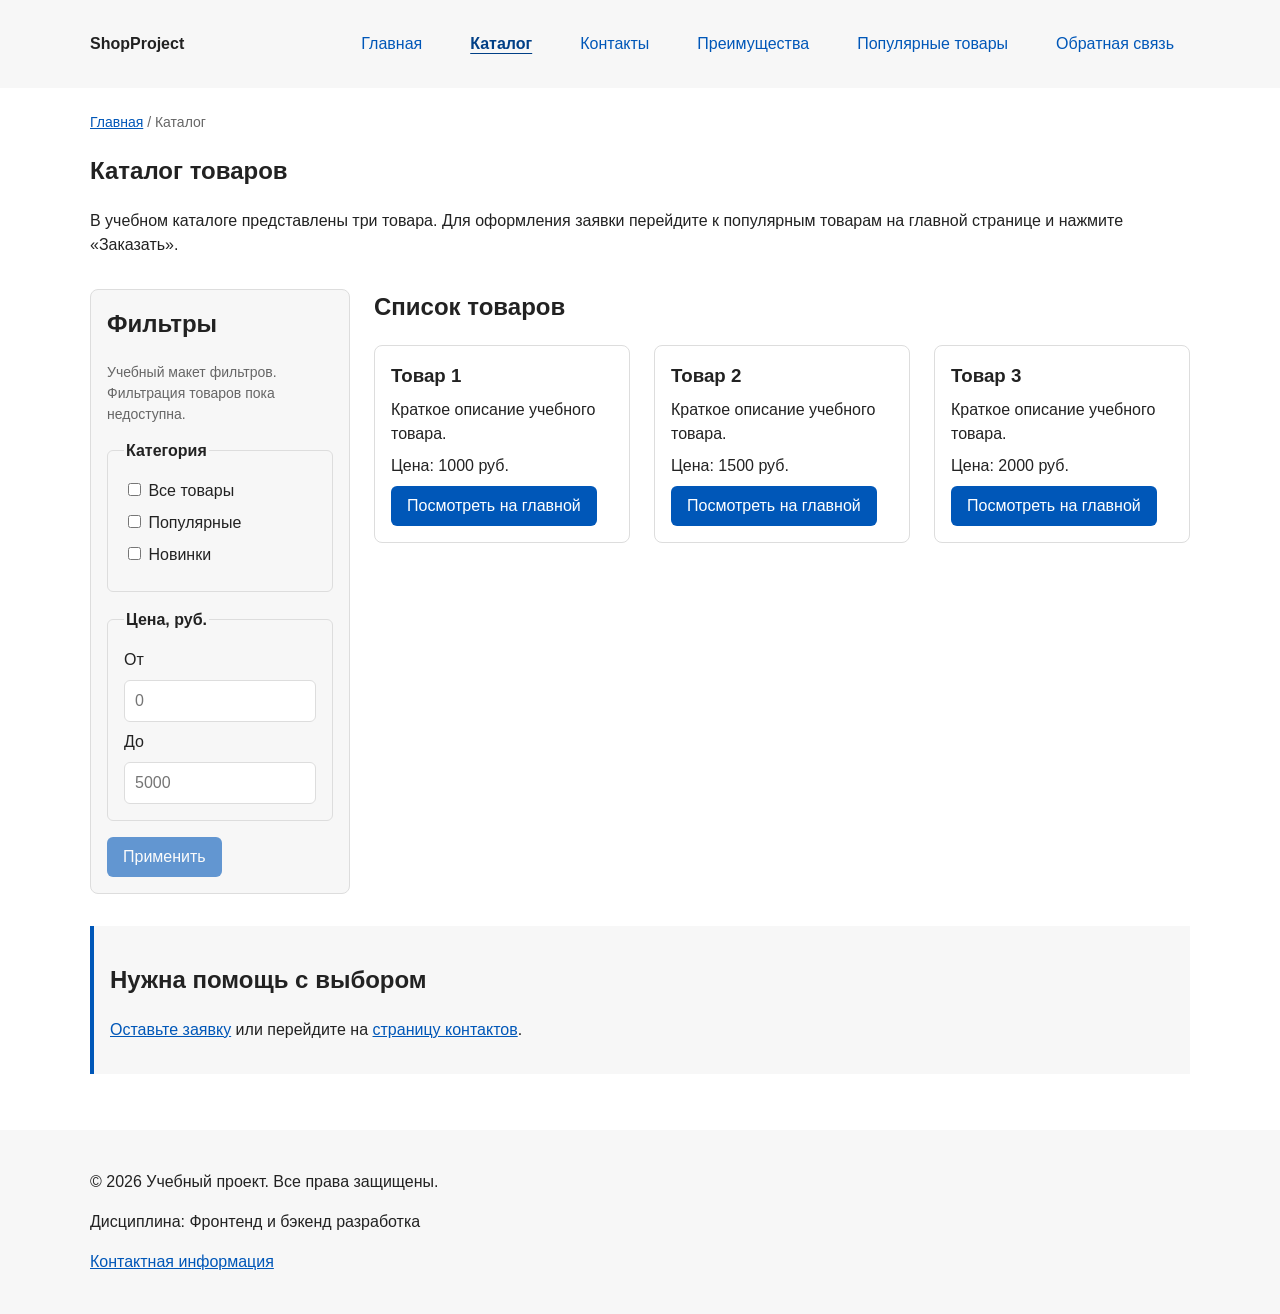
==== commit b9021d99: "refactoring till pr 7,8" ====
--- a/catalog.html
+++ b/catalog.html
@@ -3,19 +3,28 @@
 <head>
   <meta charset="UTF-8">
   <meta name="viewport" content="width=device-width, initial-scale=1.0">
-  <meta name="description" content="Каталог товаров учебного интернет-магазина.">
+  <meta name="description" content="Каталог товаров ShopProject: описания, цены и переход к оформлению заявки на главной странице.">
   <title>Каталог товаров — Учебный интернет-магазин</title>
+  <meta property="og:type" content="website">
+  <meta property="og:locale" content="ru_RU">
+  <meta property="og:site_name" content="ShopProject">
+  <meta property="og:title" content="Каталог товаров — Учебный интернет-магазин">
+  <meta property="og:description" content="Каталог товаров ShopProject: описания, цены и переход к оформлению заявки на главной странице.">
+  <meta property="og:url" content="https://npeac-h.github.io/kr1-html-css-shop/catalog.html">
+  <meta property="og:image" content="https://npeac-h.github.io/kr1-html-css-shop/images/preview.jpg">
+  <meta property="og:image:width" content="1200">
+  <meta property="og:image:height" content="630">
+  <meta property="og:image:alt" content="ShopProject — учебный интернет-магазин">
   <link rel="stylesheet" href="css/style.css">
 </head>
 <body>
   <header>
     <div class="site-header">
       <a class="site-logo" href="index.html">ShopProject</a>
-
       <nav class="site-nav" aria-label="Основная навигация">
         <ul class="site-nav__list">
           <li><a href="index.html">Главная</a></li>
-          <li><a href="catalog.html">Каталог</a></li>
+          <li><a href="catalog.html" aria-current="page">Каталог</a></li>
           <li><a href="contacts.html">Контакты</a></li>
           <li><a href="index.html#advantages">Преимущества</a></li>
           <li><a href="index.html#popular">Популярные товары</a></li>
@@ -24,40 +33,38 @@
       </nav>
     </div>
   </header>
-
   <main>
     <nav class="breadcrumbs" aria-label="Хлебные крошки">
       <a href="index.html">Главная</a>
-      <span>Каталог</span>
+      <span aria-current="page">Каталог</span>
     </nav>
 
     <section class="section">
       <h1>Каталог товаров</h1>
       <p>
-        На этой странице представлен учебный каталог товаров.
-        В дальнейшем здесь будут добавлены фильтры, сортировка и более
-        подробные карточки.
+        В учебном каталоге представлены три товара.
+        Для оформления заявки перейдите к популярным товарам
+        на главной странице и нажмите «Заказать».
       </p>
     </section>
 
-    <section class="catalog-layout">
-      <aside class="catalog-filters">
-        <h2>Фильтры</h2>
-
-        <form class="filters-form" action="#" method="get">
+    <div class="catalog-layout">
+      <aside class="catalog-filters" aria-labelledby="filters-title">
+        <h2 id="filters-title">Фильтры</h2>
+        <p id="filters-note" class="filters-note">
+          Учебный макет фильтров. Фильтрация товаров пока недоступна.
+        </p>
+        <form class="filters-form" action="catalog.html" method="get" aria-describedby="filters-note">
           <fieldset>
             <legend>Категория</legend>
-
             <label>
               <input type="checkbox" name="category" value="all">
               Все товары
             </label>
-
             <label>
               <input type="checkbox" name="category" value="popular">
               Популярные
             </label>
-
             <label>
               <input type="checkbox" name="category" value="new">
               Новинки
@@ -65,51 +72,58 @@
           </fieldset>
 
           <fieldset>
-            <legend>Цена</legend>
-
+            <legend>Цена, руб.</legend>
             <label for="price-from">От</label>
             <input id="price-from" name="price-from" type="number" min="0" placeholder="0">
-
             <label for="price-to">До</label>
             <input id="price-to" name="price-to" type="number" min="0" placeholder="5000">
           </fieldset>
 
-          <button class="button" type="submit">Применить</button>
+          <button class="button" type="submit" disabled>Применить</button>
         </form>
       </aside>
 
-      <section class="catalog-products">
-        <h2>Список товаров</h2>
-
+      <section class="catalog-products" aria-labelledby="products-title">
+        <h2 id="products-title">Список товаров</h2>
         <div class="products-grid">
           <article class="product-card">
             <h3>Товар 1</h3>
             <p>Краткое описание учебного товара.</p>
             <p>Цена: 1000 руб.</p>
-            <a class="button" href="index.html#popular">Подробнее</a>
+            <a class="button product-card__link" href="index.html#popular">Посмотреть на главной</a>
           </article>
 
           <article class="product-card">
             <h3>Товар 2</h3>
             <p>Краткое описание учебного товара.</p>
             <p>Цена: 1500 руб.</p>
-            <a class="button" href="index.html#popular">Подробнее</a>
+            <a class="button product-card__link" href="index.html#popular">Посмотреть на главной</a>
           </article>
 
           <article class="product-card">
             <h3>Товар 3</h3>
             <p>Краткое описание учебного товара.</p>
             <p>Цена: 2000 руб.</p>
-            <a class="button" href="index.html#popular">Подробнее</a>
+            <a class="button product-card__link" href="index.html#popular">Посмотреть на главной</a>
           </article>
         </div>
       </section>
-    </section>
+    </div>
+
+    <aside class="aside-info">
+      <h2>Нужна помощь с выбором</h2>
+      <p>
+        <a href="index.html#contacts">Оставьте заявку</a>
+        или перейдите на <a href="contacts.html">страницу контактов</a>.
+      </p>
+    </aside>
   </main>
-
   <footer>
-    <p>&copy; 2026 Учебный проект. Все права защищены.</p>
-    <p>Дисциплина: Фронтенд и бэкенд разработка</p>
+    <div class="site-footer">
+      <p>&copy; 2026 Учебный проект. Все права защищены.</p>
+      <p>Дисциплина: Фронтенд и бэкенд разработка</p>
+      <p><a href="contacts.html">Контактная информация</a></p>
+    </div>
   </footer>
 </body>
 </html>
--- a/css/style.css
+++ b/css/style.css
@@ -1,172 +1,148 @@
-  /* ===============================
-    1. Переменные проекта
-    =============================== */
-
-  :root {
-    /* Основные цвета проекта */
-    --color-bg: #ffffff;
-    --color-text: #222222;
-    --color-muted: #666666;
-    --color-primary: #0057b8;
-    --color-primary-dark: #003f86;
-    --color-border: #dddddd;
-    --color-surface: #f7f7f7;
-    --color-surface-accent: #eef5ff;
-    --color-danger: #b00020;
-    --color-success: #168a2f;
-    --color-success-bg: #eefaf0;
-    --color-white: #ffffff;
-
-    /* Отступы */
-    --space-xs: 4px;
-    --space-sm: 8px;
-    --space-md: 16px;
-    --space-lg: 24px;
-    --space-xl: 32px;
-
-    /* Скругления */
-    --radius-sm: 6px;
-    --radius-md: 8px;
-    --radius-lg: 12px;
-
-    /* Размеры */
-    --container-width: 1100px;
-  }
-
-  /* ===============================
-    2. Базовые стили
-    =============================== */
-
-  * {
-    box-sizing: border-box;
-  }
-
-  body {
-    margin: 0;
-    font-family: Arial, sans-serif;
-    line-height: 1.5;
-    color: var(--color-text);
-    background-color: var(--color-bg);
-  }
-
-  header,
-  main,
-  footer {
-    padding: var(--space-lg);
-  }
-
-  header {
-    background-color: var(--color-surface);
-  }
-
-  footer {
-    background-color: var(--color-surface);
-  }
-
-  /* ===============================
-    3. Общие элементы интерфейса
-    =============================== */
-
-  a {
-    color: var(--color-primary);
-  }
-
-  a:hover {
-    color: var(--color-primary-dark);
-  }
-
-  a:focus-visible {
-    outline: 2px solid var(--color-primary);
-    outline-offset: 3px;
-  }
-
-  .button {
-    display: inline-block;
-    padding: var(--space-sm) var(--space-md);
-    color: var(--color-white);
-    background-color: var(--color-primary);
-    text-decoration: none;
-    border: none;
-    border-radius: var(--radius-sm);
-    cursor: pointer;
-  }
-
-  .button:hover {
-    background-color: var(--color-primary-dark);
-  }
-
-  .button:focus-visible {
-    outline: 2px solid var(--color-primary);
-    outline-offset: 3px;
-  }
-
-  .button:disabled {
-    opacity: 0.6;
-    cursor: not-allowed;
-  }
-
-  /*
-    Ограничиваем ширину содержимого шапки,
-    чтобы оно не растягивалось слишком сильно на широких экранах.
-  */
-  .site-header {
-    max-width: var(--container-width);
-    margin: 0 auto;
-  }
-
-  /*
-    Оформляем текстовый логотип.
-  */
-  .site-logo {
-    font-weight: bold;
-    text-decoration: none;
-    color: var(--color-text);
-  }
-
-  .site-nav__list {
-    display: flex;
-    flex-wrap: wrap;
-    justify-content: center;
-    align-items: center;
-    gap: var(--space-md);
-    padding: 0;
-    margin: var(--space-md) 0 0;
-    list-style: none;
-  }
-  .site-nav__list a {
-    display: inline-block;
-    padding: var(--space-sm) var(--space-md);
-    color: var(--color-primary);
-    text-decoration: none;
-    border-radius: var(--radius-sm);
-  }
-
-  .site-nav__list a:hover {
-    color: var(--color-white);
-    background-color: var(--color-primary);
-  }
-
-  .hero {
-    max-width: var(--container-width);
-    margin: 0 auto var(--space-xl);
-    padding: var(--space-xl) var(--space-lg);
-    background-color: var(--color-surface-accent);
-    border-radius: var(--radius-lg);
-  }
-
-  .section {
-    max-width: var(--container-width);
-    margin: 0 auto var(--space-xl);
-  }
-
-  .section h2 {
-    margin-top: 0;
-  }
+/* ===============================
+   2. Базовые стили
+   =============================== */
+
+* {
+  box-sizing: border-box;
+}
+
+body {
+  margin: 0;
+  font-family: Arial, sans-serif;
+  line-height: 1.5;
+  color: var(--color-text);
+  background-color: var(--color-bg);
+}
+
+/*
+  Задаём внутренние отступы для основных областей страницы.
+  Это делает содержимое визуально отделённым от краёв окна браузера.
+*/
+header,
+main,
+footer {
+  padding: var(--space-lg);
+}
+
+
+/*
+  Оформляем шапку страницы.
+  Пока используется простой светло-серый фон.
+*/
+header {
+  position: sticky;
+  top: 0;
+  z-index: 10;
+  background-color: var(--color-surface);
+}
+
+/*
+  Оформляем подвал страницы тем же фоном,
+  чтобы визуально отделить его от основного содержимого.
+*/
+footer {
+  background-color: var(--color-surface);
+}
+
+/*
+  Ограничиваем ширину содержимого шапки,
+  чтобы оно не растягивалось слишком сильно на широких экранах.
+*/
+.site-header {
+  display: flex;
+  flex-wrap: wrap;
+  align-items: center;
+  justify-content: space-between;
+  gap: var(--space-md);
+  max-width: var(--container-width);
+  margin: 0 auto;
+}
+
+/*
+  Оформляем текстовый логотип.
+*/
+.site-logo {
+  font-weight: bold;
+  text-decoration: none;
+  color: #222222;
+}
+
+/*
+  Убираем стандартные отступы и маркеры списка навигации.
+*/
+.site-nav__list {
+  display: flex;
+  flex-wrap: wrap;
+  justify-content: center;
+  align-items: center;
+  gap: var(--space-md);
+  padding: 0;
+  margin: 0;
+  list-style: none;
+}
+
+/*
+  Отступы между пунктами меню задаются через gap у списка.
+*/
+.site-nav__list li {
+  margin: 0;
+}
+
+/*
+  Оформляем ссылки меню.
+*/
+.site-nav__list a {
+  display: inline-block;
+  padding: var(--space-sm) var(--space-md);
+  color: var(--color-primary);
+  text-decoration: none;
+  border-radius: var(--radius-sm);
+}
+
+/* Подсветка всей кликабельной области пункта меню. */
+.site-nav__list a:hover,
+.site-nav__list a[aria-current="page"]:hover {
+  color: var(--color-white);
+  background-color: var(--color-primary);
+}
+
+/*
+  Hero-блок — первый крупный блок страницы.
+  Он визуально отделяется от остальных разделов фоном и отступами.
+*/
+.hero {
+  max-width: var(--container-width);
+  margin: 0 auto var(--space-xl);
+  padding: var(--space-xl) var(--space-lg);
+  background-color: var(--color-surface-accent);
+  border-radius: var(--radius-lg);
+}
+
+.section {
+  max-width: var(--container-width);
+  margin: 0 auto var(--space-xl);
+  scroll-margin-top: 140px;
+}
+
+.section h2 {
+  margin-top: 0;
+}
+
+
+/*
+  Grid размещает карточки в три колонки, Flexbox выравнивает их содержимое.
+*/
+.products-grid {
+  display: grid;
+  grid-template-columns: repeat(3, minmax(0, 1fr));
+  gap: var(--space-lg);
+}
 
 .product-card {
   display: flex;
   flex-direction: column;
   gap: var(--space-sm);
+  min-width: 0;
   margin-bottom: 0;
   padding: var(--space-md);
   border: 1px solid var(--color-border);
@@ -178,141 +154,53 @@
   border-color: var(--color-primary);
 }
 
-.product-card h3 {
-  margin-top: 0;
+.product-card h3,
+.product-card p {
+  margin: 0;
 }
 
 .product-card .button {
+  align-self: flex-start;
   margin-top: auto;
-  align-self: flex-start;
-}
-
-  .aside-info {
-    max-width: var(--container-width);
-    margin: 0 auto var(--space-xl);
+}
+
+footer {
+  scroll-margin-top: 140px;
+}
+
+@media (max-width: 800px) {
+  .products-grid {
+    grid-template-columns: repeat(2, minmax(0, 1fr));
+  }
+}
+
+@media (max-width: 540px) {
+  header,
+  main,
+  footer {
     padding: var(--space-md);
-    border-left: 4px solid var(--color-primary);
-    background-color: var(--color-surface);
   }
 
-  /* ===============================
-    5. Форма и модальное окно
-    =============================== */
-
-  .order-dialog {
-    width: min(100% - var(--space-xl), 560px);
-    padding: var(--space-lg);
-    border: none;
-    border-radius: var(--radius-lg);
+  .products-grid {
+    grid-template-columns: 1fr;
   }
-
-  .order-dialog::backdrop {
-    background-color: rgba(0, 0, 0, 0.5);
-  }
-
-  .form-field {
-    margin-bottom: var(--space-md);
-  }
-
-  .form-field label {
-    display: block;
-    margin-bottom: var(--space-xs);
-  }
-
-  .form-field input,
-  .form-field select,
-  .form-field textarea {
-    width: 100%;
-    padding: 10px 12px;
-    border: 1px solid var(--color-border);
-    border-radius: var(--radius-sm);
-    font: inherit;
-  }
-
-  .form-field input[type="checkbox"] {
-    width: auto;
-  }
-
-  .form-field small {
-    display: block;
-    margin-top: var(--space-xs);
-    color: var(--color-muted);
-  }
-
-  .form-field input:hover,
-  .form-field select:hover,
-  .form-field textarea:hover {
-    border-color: var(--color-primary);
-  }
-
-  .form-field input:focus-visible,
-  .form-field select:focus-visible,
-  .form-field textarea:focus-visible,
-  .form-actions button:focus-visible {
-    outline: 2px solid var(--color-primary);
-    outline-offset: 3px;
-  }
-
-  .order-form:focus-within .form-field:not(:focus-within) {
-    opacity: 0.45;
-    pointer-events: none;
-  }
-
-  [aria-invalid="true"] {
-    border-color: var(--color-danger);
-  }
-
-  .form-actions {
-    display: flex;
-    gap: var(--space-sm);
-    margin-top: var(--space-lg);
-  }
-
-  .success-message {
-    max-width: var(--container-width);
-    margin: var(--space-lg) auto;
-    padding: var(--space-md);
-    border-left: 4px solid var(--color-success);
-    background-color: var(--color-success-bg);
-  }
-  .breadcrumbs {
-    max-width: var(--container-width);
-    margin: 0 auto var(--space-md);
-    font-size: 14px;
-    color: var(--color-muted);
-  }
-
-  .breadcrumbs a {
-    color: var(--color-primary);
-  }
-
-  .breadcrumbs span::before {
-    content: " / ";
-    color: var(--color-muted);
-  }
-  html {
-    scroll-behavior: smooth;
-  }
-  :target {
-    outline: 2px dashed var(--color-primary);
-    outline-offset: 4px;
-  }
-  .products-grid {
-    display: grid;
-    grid-template-columns: repeat(3, 1fr);
-    gap: var(--space-lg);
-  }
-  .catalog-layout {
+}
+
+
+/* Каталог: именованные области Grid для фильтров и товаров. */
+.catalog-layout {
+  display: grid;
+  grid-template-columns: 260px minmax(0, 1fr);
+  grid-template-areas: "filters products";
+  align-items: start;
+  gap: var(--space-lg);
   max-width: var(--container-width);
   margin: 0 auto var(--space-xl);
-  display: grid;
-  grid-template-columns: 260px 1fr;
-  grid-template-areas: "filters products";
-  gap: var(--space-lg);
 }
 
 .catalog-filters {
   grid-area: filters;
+  min-width: 0;
   padding: var(--space-md);
   border: 1px solid var(--color-border);
   border-radius: var(--radius-md);
@@ -321,13 +209,26 @@
 
 .catalog-products {
   grid-area: products;
-}
+  min-width: 0;
+}
+
+.catalog-filters h2,
+.catalog-products h2 {
+  margin-top: 0;
+}
+
+.filters-note {
+  color: var(--color-muted);
+  font-size: 14px;
+}
+
 .filters-form {
   display: grid;
   gap: var(--space-md);
 }
 
 .filters-form fieldset {
+  min-width: 0;
   margin: 0;
   padding: var(--space-md);
   border: 1px solid var(--color-border);
@@ -345,8 +246,366 @@
 
 .filters-form input[type="number"] {
   width: 100%;
-  padding: 8px 10px;
+  padding: var(--space-sm) 10px;
   border: 1px solid var(--color-border);
   border-radius: var(--radius-sm);
+  background-color: var(--color-bg);
+  color: var(--color-text);
   font: inherit;
+}
+
+.filters-form input[type="number"] + label {
+  margin-top: var(--space-sm);
+}
+
+.filters-form input:focus-visible {
+  outline: 2px solid var(--color-primary);
+  outline-offset: 3px;
+}
+
+.filters-form .button {
+  justify-self: start;
+}
+
+/* Общий вид ссылок и кнопок действий. */
+.button {
+  display: inline-block;
+  font: inherit;
+  padding: var(--space-sm) var(--space-md);
+  color: var(--color-white);
+  background-color: var(--color-primary);
+  text-decoration: none;
+  border: none;
+  border-radius: var(--radius-sm);
+  cursor: pointer;
+}
+
+.button:hover {
+  background-color: var(--color-primary-dark);
+  outline: 2px solid var(--color-primary);
+  outline-offset: 3px;
+}
+
+.button:focus-visible {
+  outline: 2px solid var(--color-primary);
+  outline-offset: 3px;
+}
+
+.button:disabled {
+  opacity: 0.6;
+  cursor: not-allowed;
+}
+
+
+/*
+  Дополнительный информационный блок.
+*/
+.aside-info {
+  max-width: var(--container-width);
+  margin: 0 auto var(--space-xl);
+  padding: var(--space-md);
+  border-left: 4px solid var(--color-primary);
+  background-color: var(--color-surface);
+}
+
+
+/*
+  Модальное окно.
+  Элемент dialog сам умеет открываться поверх страницы.
+*/
+.order-dialog {
+  width: min(100% - 32px, 560px);
+  padding: 24px;
+  border: none;
+  border-radius: 12px;
+}
+
+/*
+  Затемнение фона за модальным окном.
+*/
+.order-dialog::backdrop {
+  background-color: rgba(0, 0, 0, 0.5);
+}
+
+/*
+  Поле формы.
+  Каждый блок получает нижний отступ.
+*/
+.form-field {
+  margin-bottom: 16px;
+}
+
+/*
+  Подпись поля.
+*/
+.form-field label {
+  display: block;
+  margin-bottom: 6px;
+}
+
+/*
+  Основные поля формы.
+*/
+.form-field input,
+.form-field select,
+.form-field textarea {
+  width: 100%;
+  padding: 10px 12px;
+  border: 1px solid #cccccc;
+  border-radius: 6px;
+  font: inherit;
+}
+
+/*
+  Checkbox не должен занимать всю ширину.
+*/
+.form-field input[type="checkbox"] {
+  width: auto;
+}
+
+/*
+  Подсказка под полем телефона.
+*/
+.form-field small {
+  display: block;
+  margin-top: 4px;
+  color: #666666;
+}
+
+/*
+  Видимый фокус для клавиатурной навигации.
+*/
+.form-field input:focus-visible,
+.form-field select:focus-visible,
+.form-field textarea:focus-visible,
+.form-actions button:focus-visible {
+  outline: 2px solid #0057b8;
+  outline-offset: 2px;
+}
+
+/*
+  Подсветка ошибочных полей.
+  Атрибут aria-invalid будет добавляться через JavaScript.
+*/
+[aria-invalid="true"] {
+  border-color: #b00020;
+}
+
+/*
+  Кнопки формы.
+*/
+.form-actions {
+  display: flex;
+  gap: 12px;
+  margin-top: 20px;
+}
+
+/*
+  Сообщение об успешной отправке.
+*/
+.success-message {
+  max-width: var(--container-width);
+  margin: var(--space-lg) auto;
+  padding: var(--space-md);
+  border-left: 4px solid var(--color-success);
+  background-color: var(--color-success-bg);
+}
+
+
+
+
+/* ===============================
+   1. Переменные проекта
+   =============================== */
+:root {
+  /* Основные цвета проекта */
+  --color-bg: #ffffff;
+  --color-text: #222222;
+  --color-muted: #666666;
+  --color-primary: #0057b8;
+  --color-primary-dark: #003f86;
+  --color-border: #dddddd;
+  --color-surface: #f7f7f7;
+  --color-surface-accent: #eef5ff;
+  --color-danger: #b00020;
+  --color-success: #168a2f;
+  --color-success-bg: #eefaf0;
+  --color-white: #ffffff;
+
+  /* Отступы */
+  --space-xs: 4px;
+  --space-sm: 8px;
+  --space-md: 16px;
+  --space-lg: 24px;
+  --space-xl: 32px;
+
+  /* Скругления */
+  --radius-sm: 6px;
+  --radius-md: 8px;
+  --radius-lg: 12px;
+
+  /* Размеры */
+  --container-width: 1100px;
+}
+
+
+
+
+/* ===============================
+   3. Общие элементы интерфейса
+   =============================== */
+
+a {
+  color: var(--color-primary);
+}
+
+a:hover {
+  color: var(--color-primary-dark);
+}
+
+a:focus-visible {
+  outline: 2px solid var(--color-primary);
+  outline-offset: 3px;
+}
+
+
+/* ===============================
+   5. Форма и модальное окно
+   =============================== */
+
+.order-dialog {
+  width: min(100% - 32px, 560px);
+  padding: var(--space-lg);
+  border: none;
+  border-radius: var(--radius-lg);
+}
+
+.order-dialog::backdrop {
+  background-color: rgba(0, 0, 0, 0.5);
+}
+
+.form-field {
+  margin-bottom: var(--space-md);
+}
+
+.form-field label {
+  display: block;
+  margin-bottom: var(--space-xs);
+}
+
+.form-field input,
+.form-field select,
+.form-field textarea {
+  width: 100%;
+  padding: 10px 12px;
+  border: 1px solid var(--color-border);
+  border-radius: var(--radius-sm);
+  background-color: var(--color-white);
+  font: inherit;
+}
+
+.form-field input[type="checkbox"] {
+  width: auto;
+}
+
+.form-field small {
+  display: block;
+  margin-top: var(--space-xs);
+  color: var(--color-muted);
+}
+
+.form-field input:focus,
+.form-field select:focus,
+.form-field textarea:focus {
+  border-color: var(--color-primary);
+}
+
+.order-form:has(.form-field :is(input:not([type="checkbox"]), select, textarea):focus)
+  .form-field :is(input:not([type="checkbox"]), select, textarea):not(:focus) {
+  background-color: #eeeeee;
+}
+
+.order-form:has(.form-field :is(input:not([type="checkbox"]), select, textarea):focus)
+  .form-field :is(input:not([type="checkbox"]), select, textarea):not(:focus):not([aria-invalid="true"]) {
+  border-color: var(--color-muted);
+}
+
+.form-field input:focus-visible,
+.form-field select:focus-visible,
+.form-field textarea:focus-visible,
+.form-actions button:focus-visible {
+  outline: 2px solid var(--color-primary);
+  outline-offset: 3px;
+}
+
+[aria-invalid="true"] {
+  border-color: var(--color-danger);
+}
+
+/* Навигация и якорные ссылки многостраничного сайта. */
+html {
+  scroll-behavior: smooth;
+}
+
+:target {
+  outline: 2px dashed var(--color-primary);
+  outline-offset: 4px;
+}
+
+.site-nav__list a[aria-current="page"] {
+  color: var(--color-primary-dark);
+  font-weight: bold;
+  text-decoration: underline;
+  text-underline-offset: 4px;
+}
+
+.breadcrumbs {
+  max-width: var(--container-width);
+  margin: 0 auto var(--space-md);
+  font-size: 14px;
+  color: var(--color-muted);
+}
+
+.breadcrumbs a {
+  color: var(--color-primary);
+}
+
+.breadcrumbs span::before {
+  content: " / ";
+  color: var(--color-muted);
+}
+
+.site-footer {
+  max-width: var(--container-width);
+  margin: 0 auto;
+}
+
+.hero-link {
+  display: inline-block;
+  margin: var(--space-sm);
+}
+
+.contact-details {
+  font-style: normal;
+}
+
+.contact-details li {
+  margin-bottom: var(--space-sm);
+}
+
+/* Переносимое меню на узком экране не перекрывает цель якоря. */
+@media (max-width: 540px) {
+  header {
+    position: static;
+  }
+
+  .section {
+    scroll-margin-top: var(--space-md);
+  }
+}
+
+@media (prefers-reduced-motion: reduce) {
+  html {
+    scroll-behavior: auto;
+  }
 }
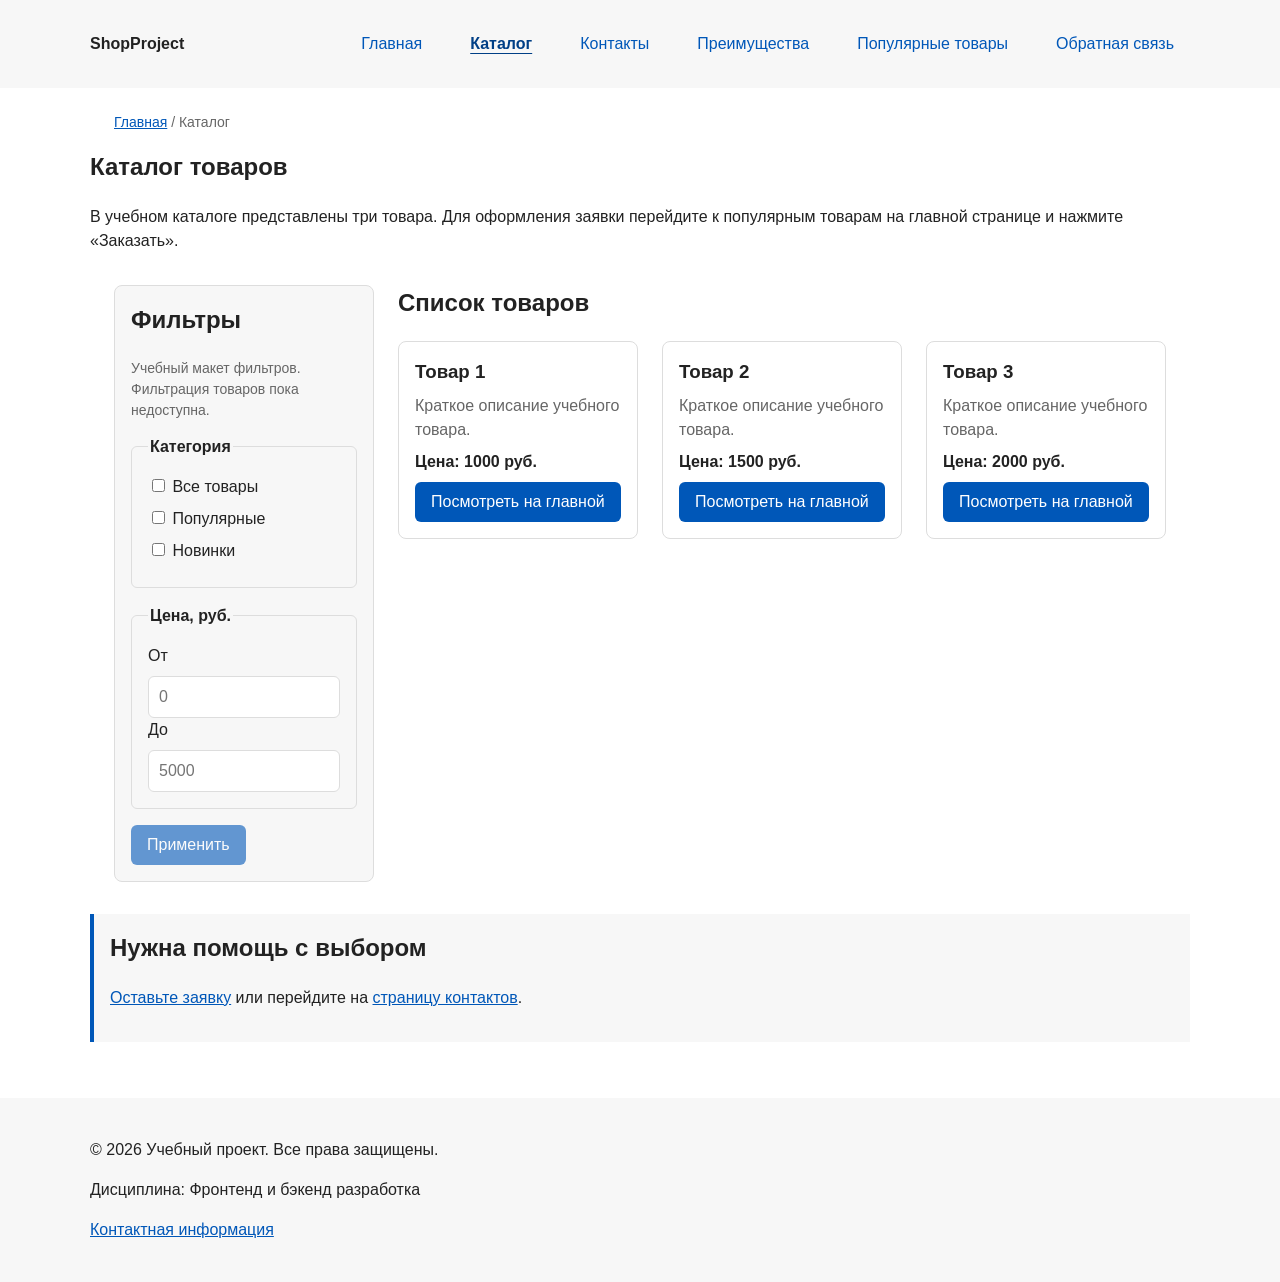
==== commit 74dd60a7: "refactor: apply BEM naming to CSS classes" ====
--- a/catalog.html
+++ b/catalog.html
@@ -18,29 +18,42 @@
   <link rel="stylesheet" href="css/style.css">
 </head>
 <body>
-  <header>
-    <div class="site-header">
-      <a class="site-logo" href="index.html">ShopProject</a>
+  <header class="site-header">
+    <div class="site-header__inner">
+      <a class="site-header__logo" href="index.html">ShopProject</a>
       <nav class="site-nav" aria-label="Основная навигация">
         <ul class="site-nav__list">
-          <li><a href="index.html">Главная</a></li>
-          <li><a href="catalog.html" aria-current="page">Каталог</a></li>
-          <li><a href="contacts.html">Контакты</a></li>
-          <li><a href="index.html#advantages">Преимущества</a></li>
-          <li><a href="index.html#popular">Популярные товары</a></li>
-          <li><a href="index.html#contacts">Обратная связь</a></li>
+          <li class="site-nav__item">
+            <a class="site-nav__link" href="index.html">Главная</a>
+          </li>
+          <li class="site-nav__item">
+            <a class="site-nav__link site-nav__link--active" href="catalog.html" aria-current="page">Каталог</a>
+          </li>
+          <li class="site-nav__item">
+            <a class="site-nav__link" href="contacts.html">Контакты</a>
+          </li>
+          <li class="site-nav__item">
+            <a class="site-nav__link" href="index.html#advantages">Преимущества</a>
+          </li>
+          <li class="site-nav__item">
+            <a class="site-nav__link" href="index.html#popular">Популярные товары</a>
+          </li>
+          <li class="site-nav__item">
+            <a class="site-nav__link" href="index.html#contacts">Обратная связь</a>
+          </li>
         </ul>
       </nav>
     </div>
   </header>
+
   <main>
     <nav class="breadcrumbs" aria-label="Хлебные крошки">
-      <a href="index.html">Главная</a>
-      <span aria-current="page">Каталог</span>
+      <a class="breadcrumbs__link" href="index.html">Главная</a>
+      <span class="breadcrumbs__current" aria-current="page">Каталог</span>
     </nav>
 
     <section class="section">
-      <h1>Каталог товаров</h1>
+      <h1 class="section__title">Каталог товаров</h1>
       <p>
         В учебном каталоге представлены три товара.
         Для оформления заявки перейдите к популярным товарам
@@ -50,76 +63,77 @@
 
     <div class="catalog-layout">
       <aside class="catalog-filters" aria-labelledby="filters-title">
-        <h2 id="filters-title">Фильтры</h2>
-        <p id="filters-note" class="filters-note">
+        <h2 class="catalog-filters__title" id="filters-title">Фильтры</h2>
+        <p id="filters-note" class="catalog-filters__note">
           Учебный макет фильтров. Фильтрация товаров пока недоступна.
         </p>
-        <form class="filters-form" action="catalog.html" method="get" aria-describedby="filters-note">
-          <fieldset>
-            <legend>Категория</legend>
-            <label>
+        <form class="catalog-filters__form" action="catalog.html" method="get" aria-describedby="filters-note">
+          <fieldset class="catalog-filters__group">
+            <legend class="catalog-filters__legend">Категория</legend>
+            <label class="catalog-filters__option">
               <input type="checkbox" name="category" value="all">
               Все товары
             </label>
-            <label>
+            <label class="catalog-filters__option">
               <input type="checkbox" name="category" value="popular">
               Популярные
             </label>
-            <label>
+            <label class="catalog-filters__option">
               <input type="checkbox" name="category" value="new">
               Новинки
             </label>
           </fieldset>
 
-          <fieldset>
-            <legend>Цена, руб.</legend>
-            <label for="price-from">От</label>
-            <input id="price-from" name="price-from" type="number" min="0" placeholder="0">
-            <label for="price-to">До</label>
-            <input id="price-to" name="price-to" type="number" min="0" placeholder="5000">
+          <fieldset class="catalog-filters__group">
+            <legend class="catalog-filters__legend">Цена, руб.</legend>
+            <label class="catalog-filters__label" for="price-from">От</label>
+            <input class="catalog-filters__input" id="price-from" name="price-from" type="number" min="0" placeholder="0">
+            <label class="catalog-filters__label" for="price-to">До</label>
+            <input class="catalog-filters__input" id="price-to" name="price-to" type="number" min="0" placeholder="5000">
           </fieldset>
 
-          <button class="button" type="submit" disabled>Применить</button>
+          <button class="button button--primary" type="submit" disabled>Применить</button>
         </form>
       </aside>
 
       <section class="catalog-products" aria-labelledby="products-title">
-        <h2 id="products-title">Список товаров</h2>
+        <h2 class="catalog-products__title" id="products-title">Список товаров</h2>
         <div class="products-grid">
           <article class="product-card">
-            <h3>Товар 1</h3>
-            <p>Краткое описание учебного товара.</p>
-            <p>Цена: 1000 руб.</p>
-            <a class="button product-card__link" href="index.html#popular">Посмотреть на главной</a>
+            <h3 class="product-card__title">Товар 1</h3>
+            <p class="product-card__description">Краткое описание учебного товара.</p>
+            <p class="product-card__price">Цена: 1000 руб.</p>
+            <a class="button button--primary product-card__link" href="index.html#popular">Посмотреть на главной</a>
           </article>
 
           <article class="product-card">
-            <h3>Товар 2</h3>
-            <p>Краткое описание учебного товара.</p>
-            <p>Цена: 1500 руб.</p>
-            <a class="button product-card__link" href="index.html#popular">Посмотреть на главной</a>
+            <h3 class="product-card__title">Товар 2</h3>
+            <p class="product-card__description">Краткое описание учебного товара.</p>
+            <p class="product-card__price">Цена: 1500 руб.</p>
+            <a class="button button--primary product-card__link" href="index.html#popular">Посмотреть на главной</a>
           </article>
 
           <article class="product-card">
-            <h3>Товар 3</h3>
-            <p>Краткое описание учебного товара.</p>
-            <p>Цена: 2000 руб.</p>
-            <a class="button product-card__link" href="index.html#popular">Посмотреть на главной</a>
+            <h3 class="product-card__title">Товар 3</h3>
+            <p class="product-card__description">Краткое описание учебного товара.</p>
+            <p class="product-card__price">Цена: 2000 руб.</p>
+            <a class="button button--primary product-card__link" href="index.html#popular">Посмотреть на главной</a>
           </article>
         </div>
       </section>
     </div>
 
     <aside class="aside-info">
-      <h2>Нужна помощь с выбором</h2>
+      <h2 class="aside-info__title">Нужна помощь с выбором</h2>
       <p>
         <a href="index.html#contacts">Оставьте заявку</a>
         или перейдите на <a href="contacts.html">страницу контактов</a>.
       </p>
     </aside>
   </main>
-  <footer>
-    <div class="site-footer">
+
+  <footer class="site-footer">
+    <div class="site-footer__inner">
       <p>&copy; 2026 Учебный проект. Все права защищены.</p>
       <p>Дисциплина: Фронтенд и бэкенд разработка</p>
       <p><a href="contacts.html">Контактная информация</a></p>
--- a/css/style.css
+++ b/css/style.css
@@ -1,419 +1,3 @@
-/* ===============================
-   2. Базовые стили
-   =============================== */
-
-* {
-  box-sizing: border-box;
-}
-
-body {
-  margin: 0;
-  font-family: Arial, sans-serif;
-  line-height: 1.5;
-  color: var(--color-text);
-  background-color: var(--color-bg);
-}
-
-/*
-  Задаём внутренние отступы для основных областей страницы.
-  Это делает содержимое визуально отделённым от краёв окна браузера.
-*/
-header,
-main,
-footer {
-  padding: var(--space-lg);
-}
-
-
-/*
-  Оформляем шапку страницы.
-  Пока используется простой светло-серый фон.
-*/
-header {
-  position: sticky;
-  top: 0;
-  z-index: 10;
-  background-color: var(--color-surface);
-}
-
-/*
-  Оформляем подвал страницы тем же фоном,
-  чтобы визуально отделить его от основного содержимого.
-*/
-footer {
-  background-color: var(--color-surface);
-}
-
-/*
-  Ограничиваем ширину содержимого шапки,
-  чтобы оно не растягивалось слишком сильно на широких экранах.
-*/
-.site-header {
-  display: flex;
-  flex-wrap: wrap;
-  align-items: center;
-  justify-content: space-between;
-  gap: var(--space-md);
-  max-width: var(--container-width);
-  margin: 0 auto;
-}
-
-/*
-  Оформляем текстовый логотип.
-*/
-.site-logo {
-  font-weight: bold;
-  text-decoration: none;
-  color: #222222;
-}
-
-/*
-  Убираем стандартные отступы и маркеры списка навигации.
-*/
-.site-nav__list {
-  display: flex;
-  flex-wrap: wrap;
-  justify-content: center;
-  align-items: center;
-  gap: var(--space-md);
-  padding: 0;
-  margin: 0;
-  list-style: none;
-}
-
-/*
-  Отступы между пунктами меню задаются через gap у списка.
-*/
-.site-nav__list li {
-  margin: 0;
-}
-
-/*
-  Оформляем ссылки меню.
-*/
-.site-nav__list a {
-  display: inline-block;
-  padding: var(--space-sm) var(--space-md);
-  color: var(--color-primary);
-  text-decoration: none;
-  border-radius: var(--radius-sm);
-}
-
-/* Подсветка всей кликабельной области пункта меню. */
-.site-nav__list a:hover,
-.site-nav__list a[aria-current="page"]:hover {
-  color: var(--color-white);
-  background-color: var(--color-primary);
-}
-
-/*
-  Hero-блок — первый крупный блок страницы.
-  Он визуально отделяется от остальных разделов фоном и отступами.
-*/
-.hero {
-  max-width: var(--container-width);
-  margin: 0 auto var(--space-xl);
-  padding: var(--space-xl) var(--space-lg);
-  background-color: var(--color-surface-accent);
-  border-radius: var(--radius-lg);
-}
-
-.section {
-  max-width: var(--container-width);
-  margin: 0 auto var(--space-xl);
-  scroll-margin-top: 140px;
-}
-
-.section h2 {
-  margin-top: 0;
-}
-
-
-/*
-  Grid размещает карточки в три колонки, Flexbox выравнивает их содержимое.
-*/
-.products-grid {
-  display: grid;
-  grid-template-columns: repeat(3, minmax(0, 1fr));
-  gap: var(--space-lg);
-}
-
-.product-card {
-  display: flex;
-  flex-direction: column;
-  gap: var(--space-sm);
-  min-width: 0;
-  margin-bottom: 0;
-  padding: var(--space-md);
-  border: 1px solid var(--color-border);
-  border-radius: var(--radius-md);
-  background-color: var(--color-bg);
-}
-
-.product-card:hover {
-  border-color: var(--color-primary);
-}
-
-.product-card h3,
-.product-card p {
-  margin: 0;
-}
-
-.product-card .button {
-  align-self: flex-start;
-  margin-top: auto;
-}
-
-footer {
-  scroll-margin-top: 140px;
-}
-
-@media (max-width: 800px) {
-  .products-grid {
-    grid-template-columns: repeat(2, minmax(0, 1fr));
-  }
-}
-
-@media (max-width: 540px) {
-  header,
-  main,
-  footer {
-    padding: var(--space-md);
-  }
-
-  .products-grid {
-    grid-template-columns: 1fr;
-  }
-}
-
-
-/* Каталог: именованные области Grid для фильтров и товаров. */
-.catalog-layout {
-  display: grid;
-  grid-template-columns: 260px minmax(0, 1fr);
-  grid-template-areas: "filters products";
-  align-items: start;
-  gap: var(--space-lg);
-  max-width: var(--container-width);
-  margin: 0 auto var(--space-xl);
-}
-
-.catalog-filters {
-  grid-area: filters;
-  min-width: 0;
-  padding: var(--space-md);
-  border: 1px solid var(--color-border);
-  border-radius: var(--radius-md);
-  background-color: var(--color-surface);
-}
-
-.catalog-products {
-  grid-area: products;
-  min-width: 0;
-}
-
-.catalog-filters h2,
-.catalog-products h2 {
-  margin-top: 0;
-}
-
-.filters-note {
-  color: var(--color-muted);
-  font-size: 14px;
-}
-
-.filters-form {
-  display: grid;
-  gap: var(--space-md);
-}
-
-.filters-form fieldset {
-  min-width: 0;
-  margin: 0;
-  padding: var(--space-md);
-  border: 1px solid var(--color-border);
-  border-radius: var(--radius-sm);
-}
-
-.filters-form legend {
-  font-weight: 700;
-}
-
-.filters-form label {
-  display: block;
-  margin-bottom: var(--space-sm);
-}
-
-.filters-form input[type="number"] {
-  width: 100%;
-  padding: var(--space-sm) 10px;
-  border: 1px solid var(--color-border);
-  border-radius: var(--radius-sm);
-  background-color: var(--color-bg);
-  color: var(--color-text);
-  font: inherit;
-}
-
-.filters-form input[type="number"] + label {
-  margin-top: var(--space-sm);
-}
-
-.filters-form input:focus-visible {
-  outline: 2px solid var(--color-primary);
-  outline-offset: 3px;
-}
-
-.filters-form .button {
-  justify-self: start;
-}
-
-/* Общий вид ссылок и кнопок действий. */
-.button {
-  display: inline-block;
-  font: inherit;
-  padding: var(--space-sm) var(--space-md);
-  color: var(--color-white);
-  background-color: var(--color-primary);
-  text-decoration: none;
-  border: none;
-  border-radius: var(--radius-sm);
-  cursor: pointer;
-}
-
-.button:hover {
-  background-color: var(--color-primary-dark);
-  outline: 2px solid var(--color-primary);
-  outline-offset: 3px;
-}
-
-.button:focus-visible {
-  outline: 2px solid var(--color-primary);
-  outline-offset: 3px;
-}
-
-.button:disabled {
-  opacity: 0.6;
-  cursor: not-allowed;
-}
-
-
-/*
-  Дополнительный информационный блок.
-*/
-.aside-info {
-  max-width: var(--container-width);
-  margin: 0 auto var(--space-xl);
-  padding: var(--space-md);
-  border-left: 4px solid var(--color-primary);
-  background-color: var(--color-surface);
-}
-
-
-/*
-  Модальное окно.
-  Элемент dialog сам умеет открываться поверх страницы.
-*/
-.order-dialog {
-  width: min(100% - 32px, 560px);
-  padding: 24px;
-  border: none;
-  border-radius: 12px;
-}
-
-/*
-  Затемнение фона за модальным окном.
-*/
-.order-dialog::backdrop {
-  background-color: rgba(0, 0, 0, 0.5);
-}
-
-/*
-  Поле формы.
-  Каждый блок получает нижний отступ.
-*/
-.form-field {
-  margin-bottom: 16px;
-}
-
-/*
-  Подпись поля.
-*/
-.form-field label {
-  display: block;
-  margin-bottom: 6px;
-}
-
-/*
-  Основные поля формы.
-*/
-.form-field input,
-.form-field select,
-.form-field textarea {
-  width: 100%;
-  padding: 10px 12px;
-  border: 1px solid #cccccc;
-  border-radius: 6px;
-  font: inherit;
-}
-
-/*
-  Checkbox не должен занимать всю ширину.
-*/
-.form-field input[type="checkbox"] {
-  width: auto;
-}
-
-/*
-  Подсказка под полем телефона.
-*/
-.form-field small {
-  display: block;
-  margin-top: 4px;
-  color: #666666;
-}
-
-/*
-  Видимый фокус для клавиатурной навигации.
-*/
-.form-field input:focus-visible,
-.form-field select:focus-visible,
-.form-field textarea:focus-visible,
-.form-actions button:focus-visible {
-  outline: 2px solid #0057b8;
-  outline-offset: 2px;
-}
-
-/*
-  Подсветка ошибочных полей.
-  Атрибут aria-invalid будет добавляться через JavaScript.
-*/
-[aria-invalid="true"] {
-  border-color: #b00020;
-}
-
-/*
-  Кнопки формы.
-*/
-.form-actions {
-  display: flex;
-  gap: 12px;
-  margin-top: 20px;
-}
-
-/*
-  Сообщение об успешной отправке.
-*/
-.success-message {
-  max-width: var(--container-width);
-  margin: var(--space-lg) auto;
-  padding: var(--space-md);
-  border-left: 4px solid var(--color-success);
-  background-color: var(--color-success-bg);
-}
-
-
-
-
 /* ===============================
    1. Переменные проекта
    =============================== */
@@ -449,6 +33,30 @@
 }
 
 
+/* ===============================
+   2. Базовые стили
+   =============================== */
+
+* {
+  box-sizing: border-box;
+}
+
+html {
+  scroll-behavior: smooth;
+}
+
+body {
+  margin: 0;
+  font-family: Arial, sans-serif;
+  line-height: 1.5;
+  color: var(--color-text);
+  background-color: var(--color-bg);
+}
+
+img {
+  max-width: 100%;
+  height: auto;
+}
 
 
 /* ===============================
@@ -468,9 +76,486 @@
   outline-offset: 3px;
 }
 
-
-/* ===============================
-   5. Форма и модальное окно
+:target {
+  outline: 2px dashed var(--color-primary);
+  outline-offset: 4px;
+}
+
+@media (prefers-reduced-motion: reduce) {
+  html {
+    scroll-behavior: auto;
+  }
+}
+
+
+/* ===============================
+   4. Кнопки
+   =============================== */
+
+.button {
+  display: inline-block;
+  padding: var(--space-sm) var(--space-md);
+  border: none;
+  border-radius: var(--radius-sm);
+  background-color: var(--color-primary);
+  color: var(--color-white);
+  font: inherit;
+  text-decoration: none;
+  cursor: pointer;
+}
+
+.button:hover {
+  background-color: var(--color-primary-dark);
+}
+
+.button:focus-visible {
+  outline: 2px solid var(--color-primary);
+  outline-offset: 3px;
+}
+
+.button--primary {
+  color: var(--color-white);
+  background-color: var(--color-primary);
+}
+
+.button--primary:hover {
+  background-color: var(--color-primary-dark);
+}
+
+.button--secondary {
+  color: var(--color-primary);
+  background-color: transparent;
+  border: 1px solid var(--color-primary);
+}
+
+.button--secondary:hover {
+  color: var(--color-white);
+  background-color: var(--color-primary);
+}
+
+.button:disabled,
+.button--disabled {
+  opacity: 0.6;
+  cursor: not-allowed;
+}
+
+
+/* ===============================
+   5. Шапка сайта
+   =============================== */
+
+.site-header {
+  position: sticky;
+  top: 0;
+  z-index: 10;
+  padding: var(--space-lg);
+  background-color: var(--color-surface);
+}
+
+.site-header__inner {
+  display: flex;
+  flex-wrap: wrap;
+  align-items: center;
+  justify-content: space-between;
+  gap: var(--space-md);
+  max-width: var(--container-width);
+  margin: 0 auto;
+}
+
+.site-header__logo {
+  font-weight: 700;
+  color: var(--color-text);
+  text-decoration: none;
+}
+
+.site-header__logo:hover {
+  color: var(--color-primary);
+}
+
+
+/* ===============================
+   6. Навигация
+   =============================== */
+
+.site-nav__list {
+  display: flex;
+  flex-wrap: wrap;
+  justify-content: center;
+  align-items: center;
+  gap: var(--space-md);
+  padding: 0;
+  margin: 0;
+  list-style: none;
+}
+
+.site-nav__item {
+  margin: 0;
+}
+
+.site-nav__link {
+  display: inline-block;
+  padding: var(--space-sm) var(--space-md);
+  color: var(--color-primary);
+  text-decoration: none;
+  border-radius: var(--radius-sm);
+}
+
+.site-nav__link:hover {
+  color: var(--color-white);
+  background-color: var(--color-primary);
+}
+
+.site-nav__link:focus-visible {
+  outline: 2px solid var(--color-primary);
+  outline-offset: 3px;
+}
+
+.site-nav__link--active {
+  color: var(--color-primary-dark);
+  font-weight: 700;
+  text-decoration: underline;
+  text-underline-offset: 4px;
+}
+
+.site-nav__link--active:hover {
+  color: var(--color-white);
+  background-color: var(--color-primary);
+}
+
+
+/* ===============================
+   7. Хлебные крошки
+   =============================== */
+
+.breadcrumbs {
+  max-width: var(--container-width);
+  margin: 0 auto var(--space-md);
+  padding: 0 var(--space-lg);
+  font-size: 14px;
+  color: var(--color-muted);
+}
+
+.breadcrumbs__link {
+  color: var(--color-primary);
+}
+
+.breadcrumbs__current::before {
+  content: " / ";
+  color: var(--color-muted);
+}
+
+
+/* ===============================
+   8. Основные области страницы
+   =============================== */
+
+main {
+  padding: var(--space-lg);
+}
+
+.section {
+  max-width: var(--container-width);
+  margin: 0 auto var(--space-xl);
+  scroll-margin-top: 140px;
+}
+
+.section__title {
+  margin-top: 0;
+}
+
+
+/* ===============================
+   9. Hero-блок
+   =============================== */
+
+.hero {
+  max-width: var(--container-width);
+  margin: 0 auto var(--space-xl);
+  padding: var(--space-xl) var(--space-lg);
+  background-color: var(--color-surface-accent);
+  border-radius: var(--radius-lg);
+}
+
+.hero__title {
+  margin-top: 0;
+}
+
+.hero__description {
+  max-width: 60ch;
+}
+
+.hero__link {
+  display: inline-block;
+  margin: var(--space-sm);
+}
+
+
+/* ===============================
+   10. Преимущества
+   =============================== */
+
+.advantages__list {
+  padding-left: var(--space-lg);
+}
+
+.advantages__item {
+  margin-bottom: var(--space-sm);
+}
+
+
+/* ===============================
+   11. Сетка товаров
+   =============================== */
+
+.products-grid {
+  display: grid;
+  grid-template-columns: repeat(3, minmax(0, 1fr));
+  gap: var(--space-lg);
+}
+
+
+/* ===============================
+   12. Карточка товара
+   =============================== */
+
+.product-card {
+  position: relative;
+  display: flex;
+  flex-direction: column;
+  gap: var(--space-sm);
+  min-width: 0;
+  padding: var(--space-md);
+  border: 1px solid var(--color-border);
+  border-radius: var(--radius-md);
+  background-color: var(--color-bg);
+}
+
+.product-card:hover {
+  border-color: var(--color-primary);
+}
+
+.product-card--featured {
+  border-color: var(--color-primary);
+}
+
+.product-card--discount {
+  border-color: var(--color-danger);
+}
+
+.product-card__title {
+  margin: 0;
+  color: var(--color-text);
+}
+
+.product-card__description {
+  margin: 0;
+  color: var(--color-muted);
+}
+
+.product-card__price {
+  margin: 0;
+  font-weight: 700;
+}
+
+.product-card--discount .product-card__price {
+  color: var(--color-danger);
+}
+
+.product-card__button,
+.product-card__link {
+  align-self: flex-start;
+  margin-top: auto;
+}
+
+.product-card__badge {
+  position: absolute;
+  top: var(--space-sm);
+  right: var(--space-sm);
+  padding: 4px 8px;
+  color: var(--color-white);
+  background-color: var(--color-danger);
+  border-radius: var(--radius-sm);
+  font-size: 12px;
+}
+
+
+/* ===============================
+   13. Каталог
+   =============================== */
+
+.catalog-layout {
+  display: grid;
+  grid-template-columns: 260px minmax(0, 1fr);
+  grid-template-areas: "filters products";
+  align-items: start;
+  gap: var(--space-lg);
+  max-width: var(--container-width);
+  margin: 0 auto var(--space-xl);
+  padding: 0 var(--space-lg);
+}
+
+.catalog-filters {
+  grid-area: filters;
+  min-width: 0;
+  padding: var(--space-md);
+  border: 1px solid var(--color-border);
+  border-radius: var(--radius-md);
+  background-color: var(--color-surface);
+}
+
+.catalog-filters__title {
+  margin-top: 0;
+}
+
+.catalog-filters__note {
+  color: var(--color-muted);
+  font-size: 14px;
+}
+
+.catalog-filters__form {
+  display: grid;
+  gap: var(--space-md);
+}
+
+.catalog-filters__group {
+  min-width: 0;
+  margin: 0;
+  padding: var(--space-md);
+  border: 1px solid var(--color-border);
+  border-radius: var(--radius-sm);
+}
+
+.catalog-filters__legend {
+  font-weight: 700;
+}
+
+.catalog-filters__label,
+.catalog-filters__option {
+  display: block;
+  margin-bottom: var(--space-sm);
+}
+
+.catalog-filters__input {
+  width: 100%;
+  padding: var(--space-sm) 10px;
+  border: 1px solid var(--color-border);
+  border-radius: var(--radius-sm);
+  background-color: var(--color-bg);
+  color: var(--color-text);
+  font: inherit;
+}
+
+.catalog-filters__input:focus-visible {
+  outline: 2px solid var(--color-primary);
+  outline-offset: 3px;
+}
+
+.catalog-filters__form .button {
+  justify-self: start;
+}
+
+.catalog-products {
+  grid-area: products;
+  min-width: 0;
+}
+
+.catalog-products__title {
+  margin-top: 0;
+}
+
+
+/* ===============================
+   14. Дополнительный блок aside
+   =============================== */
+
+.aside-info {
+  max-width: var(--container-width);
+  margin: 0 auto var(--space-xl);
+  padding: var(--space-md);
+  border-left: 4px solid var(--color-primary);
+  background-color: var(--color-surface);
+}
+
+.aside-info__title {
+  margin-top: 0;
+}
+
+
+/* ===============================
+   15. Форма заявки
+   =============================== */
+
+.order-form__field {
+  margin-bottom: var(--space-md);
+}
+
+.order-form__label {
+  display: block;
+  margin-bottom: var(--space-xs);
+}
+
+.order-form__input {
+  width: 100%;
+  padding: 10px 12px;
+  border: 1px solid var(--color-border);
+  border-radius: var(--radius-sm);
+  background-color: var(--color-white);
+  color: var(--color-text);
+  font: inherit;
+}
+
+.order-form__input:focus {
+  border-color: var(--color-primary);
+}
+
+.order-form__input:focus-visible {
+  outline: 2px solid var(--color-primary);
+  outline-offset: 3px;
+}
+
+.order-form__hint {
+  display: block;
+  margin-top: var(--space-xs);
+  color: var(--color-muted);
+  font-size: 13px;
+}
+
+.order-form__field--checkbox .order-form__label--checkbox {
+  display: flex;
+  align-items: center;
+  gap: var(--space-sm);
+}
+
+.order-form__field--checkbox input[type="checkbox"] {
+  width: auto;
+}
+
+.order-form__actions {
+  display: flex;
+  gap: var(--space-md);
+  margin-top: var(--space-lg);
+}
+
+.order-form__actions .button:focus-visible {
+  outline: 2px solid var(--color-primary);
+  outline-offset: 3px;
+}
+
+/* Пока в форме есть фокус — остальные поля затемняются, выбранное остаётся светлым. */
+.order-form:has(.order-form__input:focus)
+  .order-form__input:not(:focus) {
+  background-color: #eeeeee;
+  border-color: var(--color-muted);
+}
+
+.order-form:has(.order-form__input:focus)
+  .order-form__input:not(:focus):not([aria-invalid="true"]) {
+  border-color: var(--color-muted);
+}
+
+
+/* ===============================
+   16. Модальное окно
    =============================== */
 
 .order-dialog {
@@ -484,128 +569,96 @@
   background-color: rgba(0, 0, 0, 0.5);
 }
 
-.form-field {
-  margin-bottom: var(--space-md);
-}
-
-.form-field label {
-  display: block;
-  margin-bottom: var(--space-xs);
-}
-
-.form-field input,
-.form-field select,
-.form-field textarea {
-  width: 100%;
-  padding: 10px 12px;
-  border: 1px solid var(--color-border);
-  border-radius: var(--radius-sm);
-  background-color: var(--color-white);
-  font: inherit;
-}
-
-.form-field input[type="checkbox"] {
-  width: auto;
-}
-
-.form-field small {
-  display: block;
-  margin-top: var(--space-xs);
-  color: var(--color-muted);
-}
-
-.form-field input:focus,
-.form-field select:focus,
-.form-field textarea:focus {
-  border-color: var(--color-primary);
-}
-
-.order-form:has(.form-field :is(input:not([type="checkbox"]), select, textarea):focus)
-  .form-field :is(input:not([type="checkbox"]), select, textarea):not(:focus) {
-  background-color: #eeeeee;
-}
-
-.order-form:has(.form-field :is(input:not([type="checkbox"]), select, textarea):focus)
-  .form-field :is(input:not([type="checkbox"]), select, textarea):not(:focus):not([aria-invalid="true"]) {
-  border-color: var(--color-muted);
-}
-
-.form-field input:focus-visible,
-.form-field select:focus-visible,
-.form-field textarea:focus-visible,
-.form-actions button:focus-visible {
-  outline: 2px solid var(--color-primary);
-  outline-offset: 3px;
-}
+.order-dialog__title {
+  margin-top: 0;
+}
+
+
+/* ===============================
+   17. Сообщения и состояния
+   =============================== */
 
 [aria-invalid="true"] {
   border-color: var(--color-danger);
 }
 
-/* Навигация и якорные ссылки многостраничного сайта. */
-html {
-  scroll-behavior: smooth;
-}
-
-:target {
-  outline: 2px dashed var(--color-primary);
-  outline-offset: 4px;
-}
-
-.site-nav__list a[aria-current="page"] {
-  color: var(--color-primary-dark);
-  font-weight: bold;
-  text-decoration: underline;
-  text-underline-offset: 4px;
-}
-
-.breadcrumbs {
-  max-width: var(--container-width);
-  margin: 0 auto var(--space-md);
-  font-size: 14px;
-  color: var(--color-muted);
-}
-
-.breadcrumbs a {
-  color: var(--color-primary);
-}
-
-.breadcrumbs span::before {
-  content: " / ";
-  color: var(--color-muted);
-}
+.success-message {
+  max-width: var(--container-width);
+  margin: var(--space-lg) auto;
+  padding: var(--space-md);
+  border-left: 4px solid var(--color-success);
+  background-color: var(--color-success-bg);
+}
+
+
+/* ===============================
+   18. Подвал
+   =============================== */
 
 .site-footer {
+  padding: var(--space-lg);
+  background-color: var(--color-surface);
+  scroll-margin-top: 140px;
+}
+
+.site-footer__inner {
   max-width: var(--container-width);
   margin: 0 auto;
 }
 
-.hero-link {
-  display: inline-block;
-  margin: var(--space-sm);
-}
+
+/* ===============================
+   19. Контактные данные
+   =============================== */
 
 .contact-details {
   font-style: normal;
 }
 
-.contact-details li {
+.contact-details__list {
+  padding-left: var(--space-lg);
+  margin: 0;
+}
+
+.contact-details__item {
   margin-bottom: var(--space-sm);
 }
 
-/* Переносимое меню на узком экране не перекрывает цель якоря. */
+
+/* ===============================
+   20. Адаптивность
+   =============================== */
+
+@media (max-width: 800px) {
+  .products-grid {
+    grid-template-columns: repeat(2, minmax(0, 1fr));
+  }
+
+  .catalog-layout {
+    grid-template-columns: 1fr;
+    grid-template-areas:
+      "filters"
+      "products";
+  }
+}
+
 @media (max-width: 540px) {
-  header {
-    position: static;
+  .site-header,
+  main,
+  .site-footer {
+    padding: var(--space-md);
+  }
+
+  .breadcrumbs,
+  .catalog-layout {
+    padding: 0 var(--space-md);
+  }
+
+  .products-grid {
+    grid-template-columns: 1fr;
   }
 
   .section {
     scroll-margin-top: var(--space-md);
   }
-}
-
-@media (prefers-reduced-motion: reduce) {
-  html {
-    scroll-behavior: auto;
-  }
 }
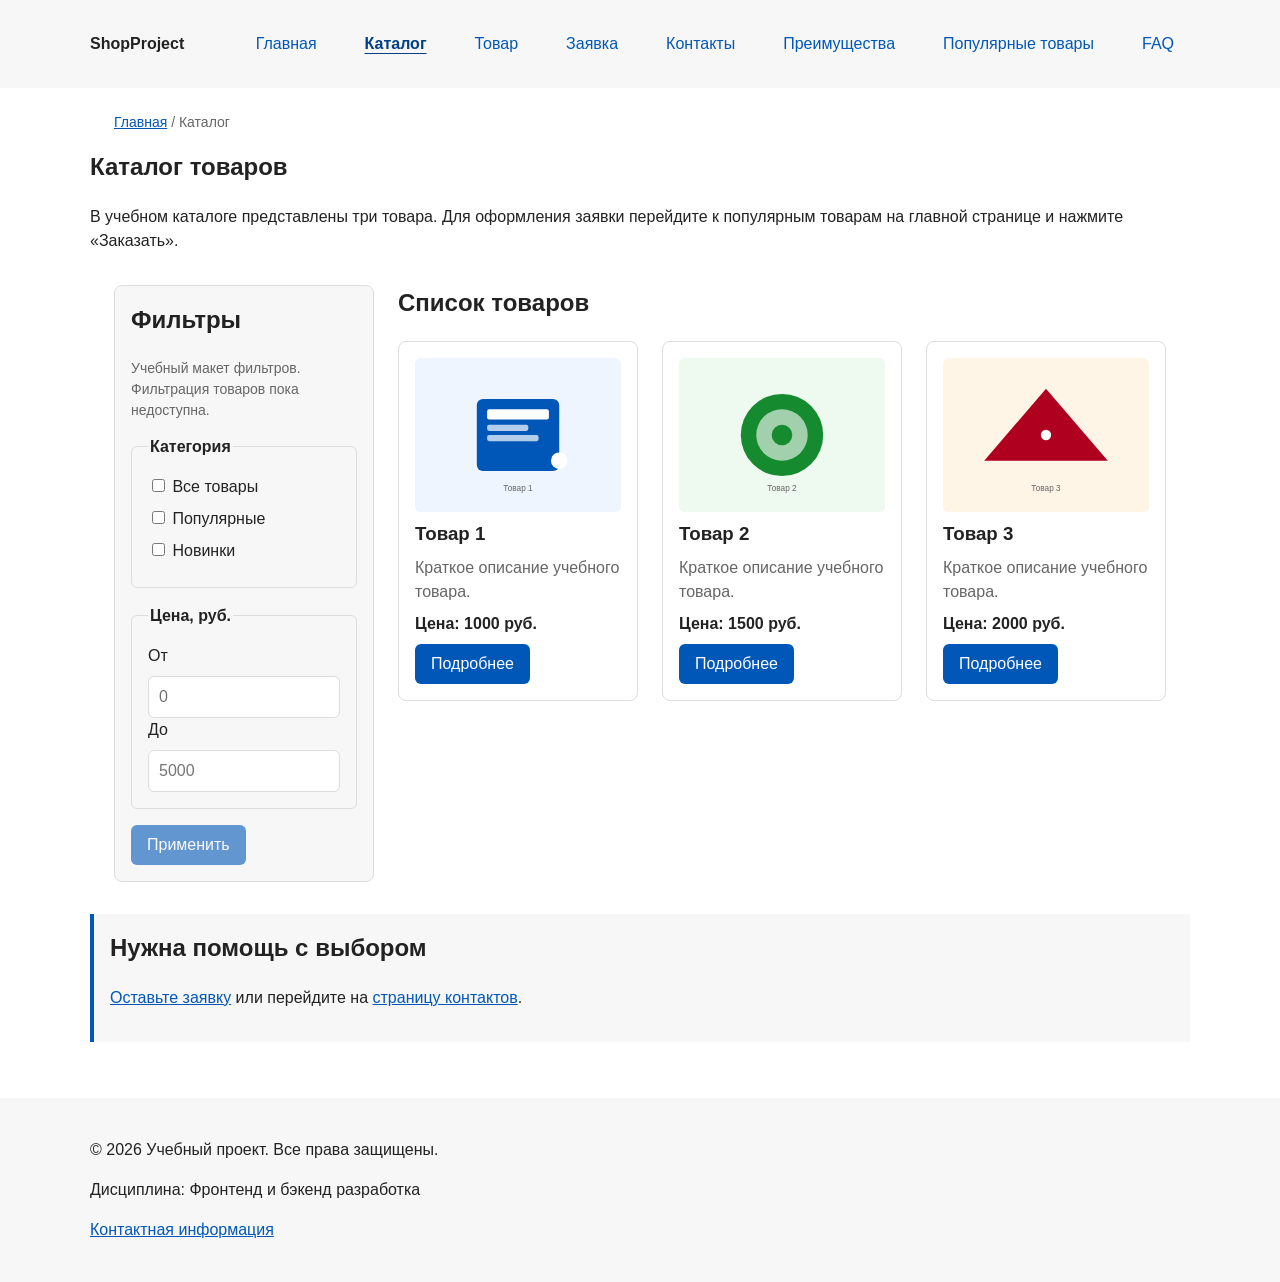
==== commit af85f045: "feat: add KR1 improvements - to-top, FAQ, form ally, images" ====
--- a/catalog.html
+++ b/catalog.html
@@ -16,6 +16,7 @@
   <meta property="og:image:height" content="630">
   <meta property="og:image:alt" content="ShopProject — учебный интернет-магазин">
   <link rel="stylesheet" href="css/style.css">
+  <script src="js/main.js" defer></script>
 </head>
 <body>
   <header class="site-header">
@@ -30,6 +31,12 @@
             <a class="site-nav__link site-nav__link--active" href="catalog.html" aria-current="page">Каталог</a>
           </li>
           <li class="site-nav__item">
+            <a class="site-nav__link" href="product.html">Товар</a>
+          </li>
+          <li class="site-nav__item">
+            <a class="site-nav__link" href="order.html">Заявка</a>
+          </li>
+          <li class="site-nav__item">
             <a class="site-nav__link" href="contacts.html">Контакты</a>
           </li>
           <li class="site-nav__item">
@@ -39,7 +46,7 @@
             <a class="site-nav__link" href="index.html#popular">Популярные товары</a>
           </li>
           <li class="site-nav__item">
-            <a class="site-nav__link" href="index.html#contacts">Обратная связь</a>
+            <a class="site-nav__link" href="index.html#faq">FAQ</a>
           </li>
         </ul>
       </nav>
@@ -100,24 +107,48 @@
         <h2 class="catalog-products__title" id="products-title">Список товаров</h2>
         <div class="products-grid">
           <article class="product-card">
+            <img
+              class="product-card__image"
+              src="images/product-1.svg"
+              alt="Изображение товара 1"
+              width="400"
+              height="300"
+              loading="lazy"
+            >
             <h3 class="product-card__title">Товар 1</h3>
             <p class="product-card__description">Краткое описание учебного товара.</p>
             <p class="product-card__price">Цена: 1000 руб.</p>
-            <a class="button button--primary product-card__link" href="index.html#popular">Посмотреть на главной</a>
+            <a class="button button--primary product-card__link" href="product.html">Подробнее</a>
           </article>
 
           <article class="product-card">
+            <img
+              class="product-card__image"
+              src="images/product-2.svg"
+              alt="Изображение товара 2"
+              width="400"
+              height="300"
+              loading="lazy"
+            >
             <h3 class="product-card__title">Товар 2</h3>
             <p class="product-card__description">Краткое описание учебного товара.</p>
             <p class="product-card__price">Цена: 1500 руб.</p>
-            <a class="button button--primary product-card__link" href="index.html#popular">Посмотреть на главной</a>
+            <a class="button button--primary product-card__link" href="product.html">Подробнее</a>
           </article>
 
           <article class="product-card">
+            <img
+              class="product-card__image"
+              src="images/product-3.svg"
+              alt="Изображение товара 3"
+              width="400"
+              height="300"
+              loading="lazy"
+            >
             <h3 class="product-card__title">Товар 3</h3>
             <p class="product-card__description">Краткое описание учебного товара.</p>
             <p class="product-card__price">Цена: 2000 руб.</p>
-            <a class="button button--primary product-card__link" href="index.html#popular">Посмотреть на главной</a>
+            <a class="button button--primary product-card__link" href="product.html">Подробнее</a>
           </article>
         </div>
       </section>
@@ -126,7 +157,7 @@
     <aside class="aside-info">
       <h2 class="aside-info__title">Нужна помощь с выбором</h2>
       <p>
-        <a href="index.html#contacts">Оставьте заявку</a>
+        <a href="order.html">Оставьте заявку</a>
         или перейдите на <a href="contacts.html">страницу контактов</a>.
       </p>
     </aside>
@@ -139,5 +170,7 @@
       <p><a href="contacts.html">Контактная информация</a></p>
     </div>
   </footer>
+
+  <button class="to-top" type="button" aria-label="Наверх" hidden>↑</button>
 </body>
 </html>
--- a/css/style.css
+++ b/css/style.css
@@ -2,7 +2,6 @@
    1. Переменные проекта
    =============================== */
 :root {
-  /* Основные цвета проекта */
   --color-bg: #ffffff;
   --color-text: #222222;
   --color-muted: #666666;
@@ -16,19 +15,16 @@
   --color-success-bg: #eefaf0;
   --color-white: #ffffff;
 
-  /* Отступы */
   --space-xs: 4px;
   --space-sm: 8px;
   --space-md: 16px;
   --space-lg: 24px;
   --space-xl: 32px;
 
-  /* Скругления */
   --radius-sm: 6px;
   --radius-md: 8px;
   --radius-lg: 12px;
 
-  /* Размеры */
   --container-width: 1100px;
 }
 
@@ -56,6 +52,7 @@
 img {
   max-width: 100%;
   height: auto;
+  display: block;
 }
 
 
@@ -342,6 +339,14 @@
   border-color: var(--color-danger);
 }
 
+.product-card__image {
+  width: 100%;
+  aspect-ratio: 4 / 3;
+  object-fit: cover;
+  border-radius: var(--radius-sm);
+  background-color: var(--color-surface);
+}
+
 .product-card__title {
   margin: 0;
   color: var(--color-text);
@@ -371,6 +376,7 @@
   position: absolute;
   top: var(--space-sm);
   right: var(--space-sm);
+  z-index: 2;
   padding: 4px 8px;
   color: var(--color-white);
   background-color: var(--color-danger);
@@ -541,7 +547,6 @@
   outline-offset: 3px;
 }
 
-/* Пока в форме есть фокус — остальные поля затемняются, выбранное остаётся светлым. */
 .order-form:has(.order-form__input:focus)
   .order-form__input:not(:focus) {
   background-color: #eeeeee;
@@ -571,6 +576,13 @@
 
 .order-dialog__title {
   margin-top: 0;
+}
+
+.order-dialog__description {
+  margin-top: 0;
+  margin-bottom: var(--space-md);
+  color: var(--color-muted);
+  font-size: 14px;
 }
 
 
@@ -626,7 +638,7 @@
 
 
 /* ===============================
-   20. Адаптивность
+   20. Адаптивность (основные блоки)
    =============================== */
 
 @media (max-width: 800px) {
@@ -661,4 +673,306 @@
   .section {
     scroll-margin-top: var(--space-md);
   }
+}
+
+
+/* ===============================
+   21. Карточка товара (product.html)
+   =============================== */
+
+.product-detail {
+  display: grid;
+  grid-template-columns: minmax(0, 1fr) minmax(0, 1fr);
+  gap: var(--space-xl);
+  max-width: var(--container-width);
+  margin: 0 auto var(--space-xl);
+  padding: 0 var(--space-lg);
+}
+
+.product-detail__image-wrap {
+  position: relative;
+}
+
+.product-detail__image {
+  width: 100%;
+  aspect-ratio: 4 / 3;
+  object-fit: cover;
+  border: 1px solid var(--color-border);
+  border-radius: var(--radius-md);
+  background-color: var(--color-surface);
+}
+
+.product-detail__badge {
+  position: absolute;
+  top: var(--space-sm);
+  right: var(--space-sm);
+  z-index: 2;
+  padding: 4px 10px;
+  color: var(--color-white);
+  background-color: var(--color-danger);
+  border-radius: var(--radius-sm);
+  font-size: 12px;
+  font-weight: 700;
+  text-transform: uppercase;
+  letter-spacing: 0.04em;
+}
+
+.product-detail__info {
+  display: flex;
+  flex-direction: column;
+  gap: var(--space-md);
+}
+
+.product-detail__title {
+  margin: 0;
+}
+
+.product-detail__description {
+  margin: 0;
+  color: var(--color-muted);
+}
+
+.product-detail__price {
+  margin: 0;
+  font-size: 24px;
+  font-weight: 700;
+  color: var(--color-text);
+}
+
+.product-detail__actions {
+  display: flex;
+  flex-wrap: wrap;
+  gap: var(--space-md);
+  margin-top: var(--space-md);
+}
+
+
+/* ===============================
+   22. Таблица характеристик
+   =============================== */
+
+.product-table {
+  width: 100%;
+  border-collapse: collapse;
+  border: 1px solid var(--color-border);
+  border-radius: var(--radius-md);
+  overflow: hidden;
+  background-color: var(--color-bg);
+}
+
+.product-table caption {
+  padding: var(--space-sm) 0;
+  color: var(--color-muted);
+  font-size: 14px;
+  text-align: left;
+}
+
+.product-table th,
+.product-table td {
+  padding: var(--space-sm) var(--space-md);
+  border-bottom: 1px solid var(--color-border);
+  text-align: left;
+  vertical-align: top;
+}
+
+.product-table thead th {
+  background-color: var(--color-surface);
+  font-weight: 700;
+}
+
+.product-table tbody tr:last-child th,
+.product-table tbody tr:last-child td {
+  border-bottom: none;
+}
+
+
+/* ===============================
+   23. Страница оформления заявки
+   =============================== */
+
+.order-page {
+  max-width: 640px;
+}
+
+.order-page__lead {
+  margin-top: 0;
+  margin-bottom: var(--space-lg);
+  color: var(--color-muted);
+}
+
+.order-page .order-form {
+  padding: var(--space-lg);
+  border: 1px solid var(--color-border);
+  border-radius: var(--radius-md);
+  background-color: var(--color-surface);
+}
+
+.order-page .order-form__actions {
+  justify-content: flex-start;
+}
+
+
+/* ===============================
+   24. Адаптивность для новых блоков
+   =============================== */
+
+@media (max-width: 800px) {
+  .product-detail {
+    grid-template-columns: 1fr;
+    gap: var(--space-lg);
+  }
+
+  .product-detail__image {
+    aspect-ratio: 16 / 9;
+  }
+}
+
+@media (max-width: 540px) {
+  .product-detail {
+    padding: 0 var(--space-md);
+  }
+
+  .product-detail__price {
+    font-size: 20px;
+  }
+
+  .product-table th,
+  .product-table td {
+    padding: var(--space-xs) var(--space-sm);
+    font-size: 14px;
+  }
+}
+
+
+/* ===============================
+   25. Кнопка «Наверх»
+   =============================== */
+
+.to-top {
+  position: fixed;
+  right: var(--space-lg);
+  bottom: var(--space-lg);
+  z-index: 20;
+
+  display: flex;
+  align-items: center;
+  justify-content: center;
+
+  width: 48px;
+  height: 48px;
+  padding: 0;
+
+  border: none;
+  border-radius: 50%;
+
+  background-color: var(--color-primary);
+  color: var(--color-white);
+
+  font-size: 22px;
+  line-height: 1;
+  cursor: pointer;
+
+  box-shadow: 0 4px 12px rgba(0, 0, 0, 0.15);
+
+  opacity: 0;
+  transform: translateY(12px);
+  transition: opacity 0.2s ease, transform 0.2s ease, background-color 0.2s ease;
+  pointer-events: none;
+}
+
+.to-top--visible {
+  opacity: 1;
+  transform: translateY(0);
+  pointer-events: auto;
+}
+
+.to-top:hover {
+  background-color: var(--color-primary-dark);
+}
+
+.to-top:focus-visible {
+  outline: 2px solid var(--color-primary);
+  outline-offset: 3px;
+}
+
+@media (max-width: 540px) {
+  .to-top {
+    right: var(--space-md);
+    bottom: var(--space-md);
+    width: 42px;
+    height: 42px;
+  }
+}
+
+@media (prefers-reduced-motion: reduce) {
+  .to-top {
+    transition: none;
+  }
+}
+
+
+/* ===============================
+   26. FAQ — часто задаваемые вопросы
+   =============================== */
+
+.faq {
+  max-width: var(--container-width);
+}
+
+.faq__item {
+  margin-bottom: var(--space-sm);
+  border: 1px solid var(--color-border);
+  border-radius: var(--radius-md);
+  background-color: var(--color-surface);
+}
+
+.faq__item[open] {
+  border-color: var(--color-primary);
+}
+
+.faq__question {
+  display: flex;
+  align-items: center;
+  justify-content: space-between;
+  gap: var(--space-md);
+  padding: var(--space-md);
+  font-weight: 700;
+  cursor: pointer;
+  list-style: none;
+}
+
+.faq__question::-webkit-details-marker {
+  display: none;
+}
+
+.faq__question::after {
+  content: "+";
+  flex: 0 0 auto;
+  font-size: 20px;
+  line-height: 1;
+  color: var(--color-primary);
+  transition: transform 0.2s ease;
+}
+
+.faq__item[open] .faq__question::after {
+  content: "−";
+}
+
+.faq__question:focus-visible {
+  outline: 2px solid var(--color-primary);
+  outline-offset: 3px;
+  border-radius: var(--radius-md);
+}
+
+.faq__answer {
+  padding: 0 var(--space-md) var(--space-md);
+  color: var(--color-text);
+}
+
+.faq__answer p {
+  margin: 0;
+}
+
+.faq__answer p + p {
+  margin-top: var(--space-sm);
 }
